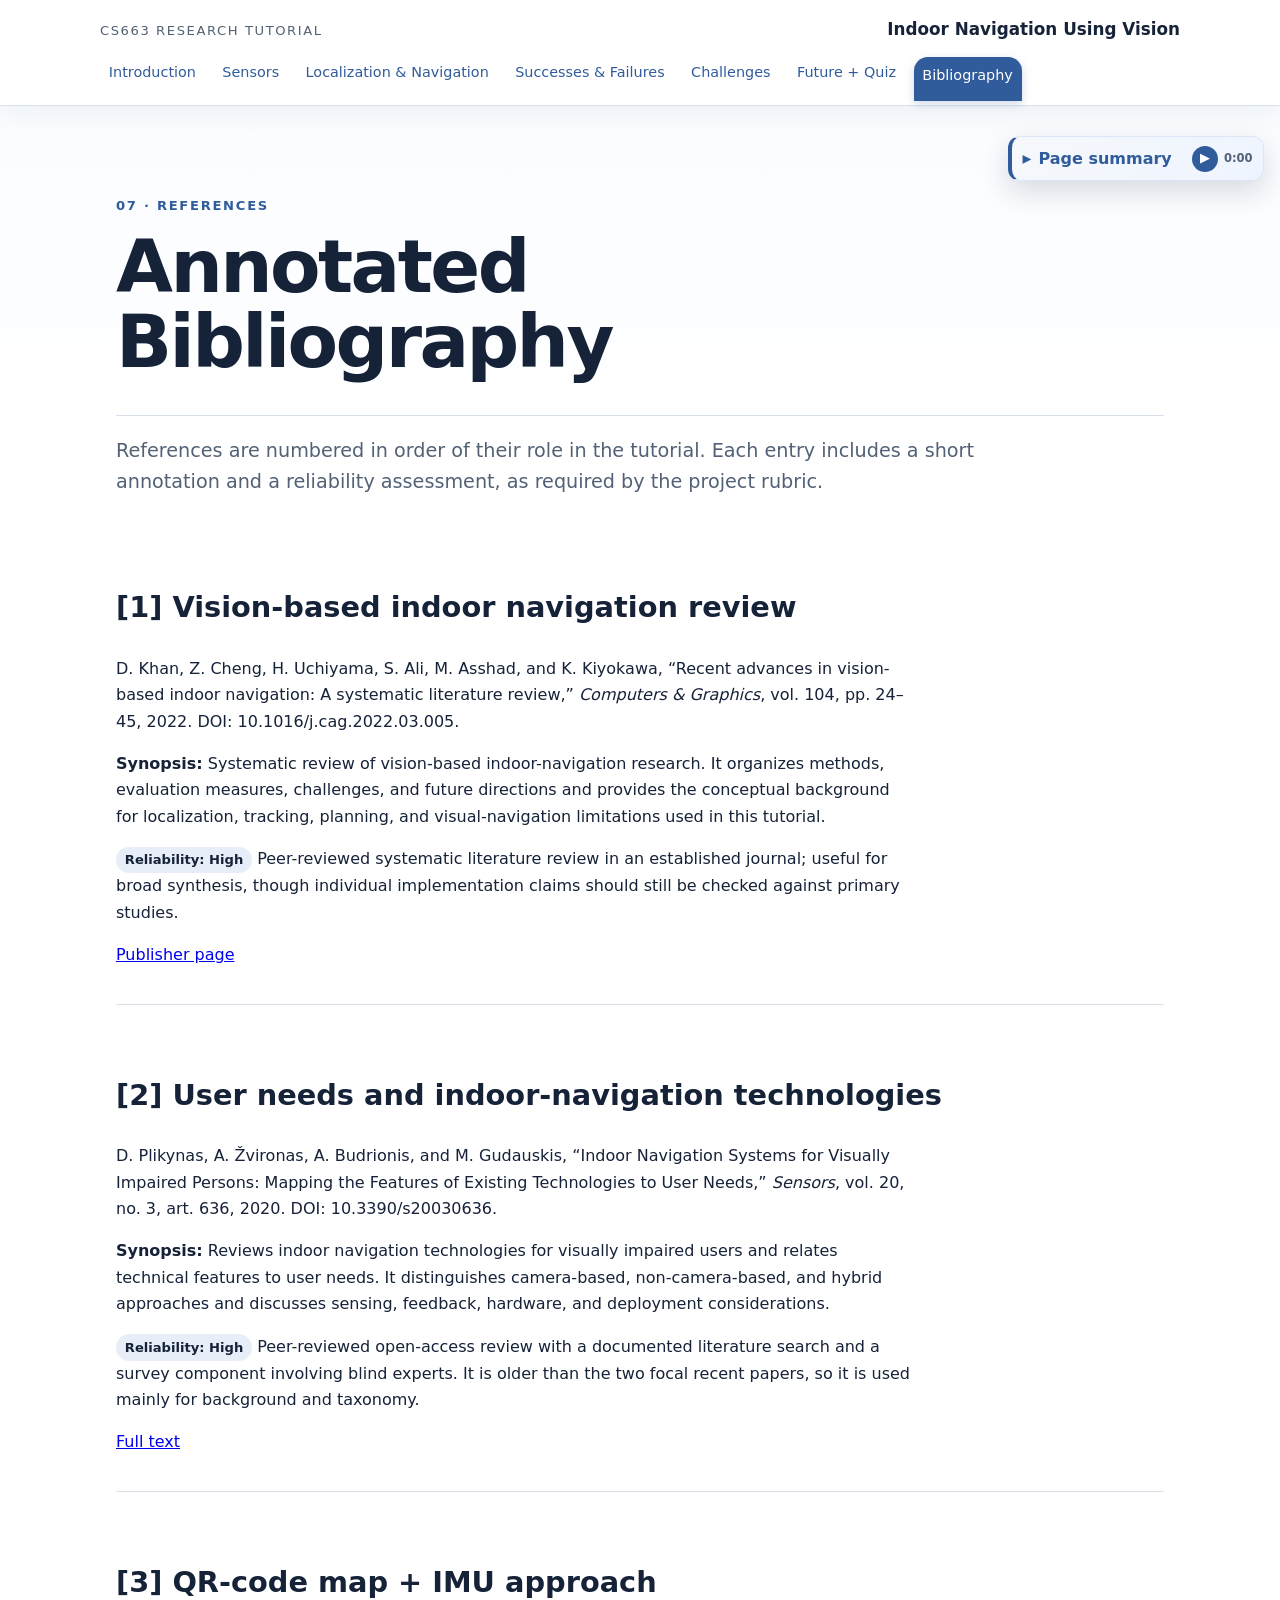
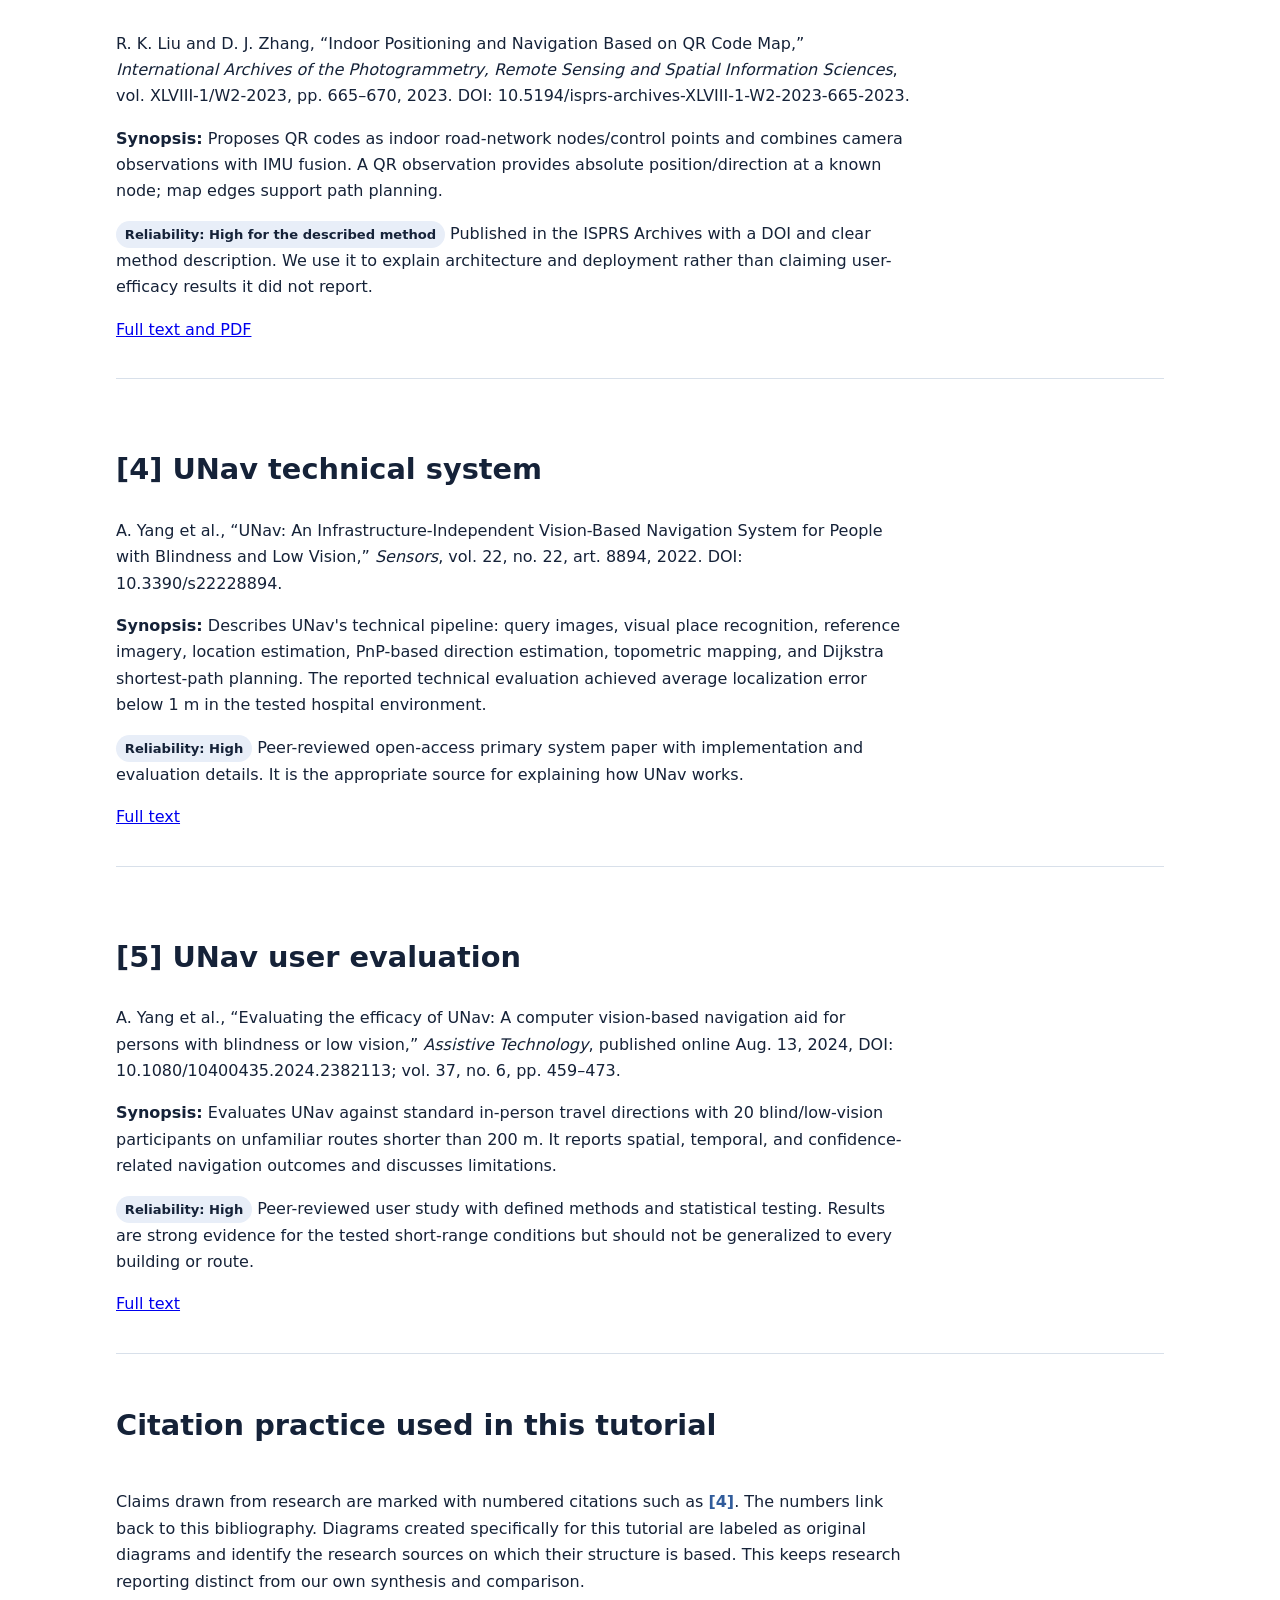
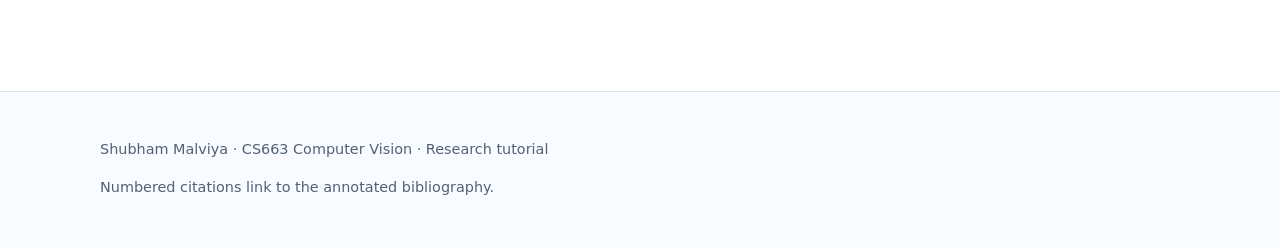
==== bibliography.html @ c4fcd646 "Improve tutorial presentation and quiz feedback" ====
<!doctype html><html lang="en"><head><meta charset="utf-8"><meta name="viewport" content="width=device-width,initial-scale=1"><title>Annotated Bibliography | Indoor Navigation Using Vision</title><link rel="stylesheet" href="css/style.css"><script src="js/audio.js?v=1" defer></script></head><body><header><div class="brand"><span>CS663 Research Tutorial</span><strong>Indoor Navigation Using Vision</strong></div><nav aria-label="Main navigation"><a href="index.html">Introduction</a><a href="sensors.html">Sensors</a><a href="navigation.html">Localization & Navigation</a><a href="results.html">Successes & Failures</a><a href="challenges.html">Challenges</a><a href="future.html">Future + Quiz</a><a href="bibliography.html" aria-current="page">Bibliography</a></nav></header><main><section class="hero"><p class="kicker">07 · References</p><h1>Annotated Bibliography</h1></section><details class="audio-box"><summary><span>Page summary</span><span class="audio-mini"><button class="audio-toggle" type="button" aria-label="Play narration">▶</button><span class="audio-time" aria-live="off">0:00</span></span></summary><audio controls preload="metadata"><source src="audio/bibliography.wav" type="audio/wav">Your browser does not support embedded audio.</audio></details>
<p class="lead">References are numbered in order of their role in the tutorial. Each entry includes a short annotation and a reliability assessment, as required by the project rubric.</p>
<div class="ref" id="ref1"><h2>[1] Vision-based indoor navigation review</h2><p>D. Khan, Z. Cheng, H. Uchiyama, S. Ali, M. Asshad, and K. Kiyokawa, “Recent advances in vision-based indoor navigation: A systematic literature review,” <em>Computers &amp; Graphics</em>, vol. 104, pp. 24–45, 2022. DOI: 10.1016/j.cag.2022.03.005.</p><p><strong>Synopsis:</strong> Systematic review of vision-based indoor-navigation research. It organizes methods, evaluation measures, challenges, and future directions and provides the conceptual background for localization, tracking, planning, and visual-navigation limitations used in this tutorial.</p><p><span class="rating">Reliability: High</span> Peer-reviewed systematic literature review in an established journal; useful for broad synthesis, though individual implementation claims should still be checked against primary studies.</p><p><a href="https://www.sciencedirect.com/science/article/pii/S0097849322000371">Publisher page</a></p></div>
<div class="ref" id="ref2"><h2>[2] User needs and indoor-navigation technologies</h2><p>D. Plikynas, A. Žvironas, A. Budrionis, and M. Gudauskis, “Indoor Navigation Systems for Visually Impaired Persons: Mapping the Features of Existing Technologies to User Needs,” <em>Sensors</em>, vol. 20, no. 3, art. 636, 2020. DOI: 10.3390/s20030636.</p><p><strong>Synopsis:</strong> Reviews indoor navigation technologies for visually impaired users and relates technical features to user needs. It distinguishes camera-based, non-camera-based, and hybrid approaches and discusses sensing, feedback, hardware, and deployment considerations.</p><p><span class="rating">Reliability: High</span> Peer-reviewed open-access review with a documented literature search and a survey component involving blind experts. It is older than the two focal recent papers, so it is used mainly for background and taxonomy.</p><p><a href="https://pmc.ncbi.nlm.nih.gov/articles/PMC7038337/">Full text</a></p></div>
<div class="ref" id="ref3"><h2>[3] QR-code map + IMU approach</h2><p>R. K. Liu and D. J. Zhang, “Indoor Positioning and Navigation Based on QR Code Map,” <em>International Archives of the Photogrammetry, Remote Sensing and Spatial Information Sciences</em>, vol. XLVIII-1/W2-2023, pp. 665–670, 2023. DOI: 10.5194/isprs-archives-XLVIII-1-W2-2023-665-2023.</p><p><strong>Synopsis:</strong> Proposes QR codes as indoor road-network nodes/control points and combines camera observations with IMU fusion. A QR observation provides absolute position/direction at a known node; map edges support path planning.</p><p><span class="rating">Reliability: High for the described method</span> Published in the ISPRS Archives with a DOI and clear method description. We use it to explain architecture and deployment rather than claiming user-efficacy results it did not report.</p><p><a href="https://isprs-archives.copernicus.org/articles/XLVIII-1-W2-2023/665/2023/">Full text and PDF</a></p></div>
<div class="ref" id="ref4"><h2>[4] UNav technical system</h2><p>A. Yang et al., “UNav: An Infrastructure-Independent Vision-Based Navigation System for People with Blindness and Low Vision,” <em>Sensors</em>, vol. 22, no. 22, art. 8894, 2022. DOI: 10.3390/s22228894.</p><p><strong>Synopsis:</strong> Describes UNav's technical pipeline: query images, visual place recognition, reference imagery, location estimation, PnP-based direction estimation, topometric mapping, and Dijkstra shortest-path planning. The reported technical evaluation achieved average localization error below 1 m in the tested hospital environment.</p><p><span class="rating">Reliability: High</span> Peer-reviewed open-access primary system paper with implementation and evaluation details. It is the appropriate source for explaining how UNav works.</p><p><a href="https://pmc.ncbi.nlm.nih.gov/articles/PMC9696753/">Full text</a></p></div>
<div class="ref" id="ref5"><h2>[5] UNav user evaluation</h2><p>A. Yang et al., “Evaluating the efficacy of UNav: A computer vision-based navigation aid for persons with blindness or low vision,” <em>Assistive Technology</em>, published online Aug. 13, 2024, DOI: 10.1080/10400435.2024.2382113; vol. 37, no. 6, pp. 459–473.</p><p><strong>Synopsis:</strong> Evaluates UNav against standard in-person travel directions with 20 blind/low-vision participants on unfamiliar routes shorter than 200 m. It reports spatial, temporal, and confidence-related navigation outcomes and discusses limitations.</p><p><span class="rating">Reliability: High</span> Peer-reviewed user study with defined methods and statistical testing. Results are strong evidence for the tested short-range conditions but should not be generalized to every building or route.</p><p><a href="https://pmc.ncbi.nlm.nih.gov/articles/PMC11822047/">Full text</a></p></div>
<h2>Citation practice used in this tutorial</h2><p>Claims drawn from research are marked with numbered citations such as <a class="cite" href="bibliography.html#ref4" aria-label="Reference 4">[4]</a>. The numbers link back to this bibliography. Diagrams created specifically for this tutorial are labeled as original diagrams and identify the research sources on which their structure is based. This keeps research reporting distinct from our own synthesis and comparison.</p>
</main><footer><p>Shubham Malviya · CS663 Computer Vision · Research tutorial</p><p>Numbered citations link to the annotated bibliography.</p></footer></body></html>
---- css/style.css ----
:root{--ink:#152238;--muted:#526175;--line:#d8e0ea;--panel:#f6f8fb;--accent:#315c9b;--warm:#8b6b2e;--max:1080px}*{box-sizing:border-box}body{margin:0;font-family:Inter,system-ui,-apple-system,BlinkMacSystemFont,"Segoe UI",sans-serif;color:var(--ink);line-height:1.65;background:#fff}header{border-bottom:1px solid var(--line);padding:1rem max(1rem,calc((100% - var(--max))/2));position:sticky;top:0;background:rgba(255,255,255,.97);z-index:10}.brand{display:flex;justify-content:space-between;gap:1rem;align-items:baseline}.brand span{font-size:.82rem;text-transform:uppercase;letter-spacing:.12em;color:var(--muted)}nav{display:flex;gap:.75rem;flex-wrap:wrap;margin-top:.8rem}nav a{color:var(--accent);text-decoration:none;font-size:.9rem}nav a:hover,nav a:focus{text-decoration:underline}main{max-width:var(--max);margin:auto;padding:2.5rem 1rem 5rem}.hero{padding:2.2rem 0 1.2rem;border-bottom:1px solid var(--line)}.hero h1{font-size:clamp(2.2rem,6vw,4.6rem);line-height:1.02;margin:.2rem 0 1rem;max-width:900px}.kicker{text-transform:uppercase;letter-spacing:.13em;font-size:.82rem;color:var(--accent);font-weight:700}h2{font-size:1.8rem;margin-top:3rem}h3{font-size:1.25rem;margin-top:2rem}p{max-width:78ch}.lead{font-size:1.2rem;color:var(--muted)}.cite{font-weight:700;color:var(--accent);text-decoration:none}.audio-box,.callout{margin:1.5rem 0;padding:1rem 1.2rem;background:var(--panel);border-left:4px solid var(--accent);border-radius:8px}.audio-box audio{width:min(520px,100%)}figure{margin:2rem 0;padding:1rem;border:1px solid var(--line);border-radius:14px;background:#fff}figure img{display:block;width:100%;height:auto}figcaption{font-size:.9rem;color:var(--muted);margin-top:.75rem}.grid{display:grid;grid-template-columns:repeat(2,minmax(0,1fr));gap:1rem}.card{padding:1.2rem;border:1px solid var(--line);border-radius:12px;background:var(--panel)}table{border-collapse:collapse;width:100%;margin:1.5rem 0;font-size:.95rem}th,td{border:1px solid var(--line);padding:.75rem;vertical-align:top}th{text-align:left;background:var(--panel)}pre{background:#101827;color:#f7fafc;padding:1.2rem;border-radius:10px;overflow:auto}code{font-family:"SFMono-Regular",Consolas,monospace}.quiz{margin-top:2rem}.question{border:1px solid var(--line);padding:1.2rem;border-radius:12px;margin:1rem 0}.question label{display:block;margin:.45rem 0}.feedback{font-weight:700;margin-top:.6rem}.ref{padding:1.2rem 0;border-bottom:1px solid var(--line)}.rating{display:inline-block;padding:.15rem .55rem;border-radius:999px;background:#e8eef8;font-size:.82rem;font-weight:700}footer{border-top:1px solid var(--line);padding:2rem max(1rem,calc((100% - var(--max))/2));color:var(--muted);font-size:.9rem}@media(max-width:720px){.grid{grid-template-columns:1fr}.brand{display:block}.hero h1{font-size:2.5rem}header{position:static}table{font-size:.82rem}}

.research-link{margin:1.25rem 0;padding:1rem 1.2rem;border:1px dashed var(--accent);border-radius:10px;background:#f9fbff}.research-link a{color:var(--accent);font-weight:700}.research-link a:hover{text-decoration:none}

:root{--accent-dark:#1f3d6d}html{scroll-behavior:smooth}body{background:linear-gradient(180deg,#f8fbff 0,#fff 28rem)}header{background:rgba(255,255,255,.94);backdrop-filter:blur(12px);box-shadow:0 8px 24px rgba(21,34,56,.05)}.brand strong{font-size:1.05rem}nav{gap:.55rem}nav a{padding:.28rem .55rem;border-radius:999px}nav a:hover,nav a:focus{color:#fff;background:var(--accent);text-decoration:none}.hero h1{letter-spacing:-.035em}.cite:hover,.cite:focus{text-decoration:underline}.audio-box,.callout{background:linear-gradient(135deg,#f6f8fb,#eef4ff);border:1px solid #dbe6f6;border-left:4px solid var(--accent);border-radius:12px}figure{box-shadow:0 12px 30px rgba(21,34,56,.06)}.card{background:linear-gradient(145deg,#fff,#f5f8fc);box-shadow:0 8px 22px rgba(21,34,56,.05)}table{display:block;overflow-x:auto}th,td{min-width:9rem}footer{background:#f8fbff}

main{display:flex;flex-direction:column}
main>.audio-box{order:99}
nav a[aria-current="page"]{color:#fff;background:var(--accent);border-radius:14px 14px 0 0;padding-top:.45rem;padding-bottom:.75rem;margin-bottom:-.75rem;box-shadow:0 3px 10px rgba(49,92,155,.22)}

main>.audio-box{position:fixed;top:8.5rem;right:1rem;width:min(20vw,280px);min-width:180px;margin:0;padding:.45rem .65rem;z-index:20;box-shadow:0 10px 28px rgba(21,34,56,.16)}
main>.audio-box summary{cursor:pointer;font-weight:700;color:var(--accent);list-style:none;display:flex;align-items:center;gap:.45rem}
main>.audio-box summary::-webkit-details-marker{display:none}
main>.audio-box summary::before{content:"▸";font-size:1.1rem}
main>.audio-box[open] summary::before{content:"▾"}
main>.audio-box p{font-size:.78rem;line-height:1.35;margin:.55rem 0}
main>.audio-box audio{width:100%;height:34px}
main>.audio-box .audio-mini{display:inline-flex;align-items:center;gap:.35rem;margin-left:auto}
main>.audio-box .audio-toggle{border:0;border-radius:50%;width:1.65rem;height:1.65rem;background:var(--accent);color:#fff;cursor:pointer;font-size:.8rem;line-height:1}
main>.audio-box .audio-time{font-size:.72rem;color:var(--muted);font-variant-numeric:tabular-nums}
@media(max-width:720px){main>.audio-box{right:.65rem;width:min(48vw,240px);min-width:0;top:7.5rem}}
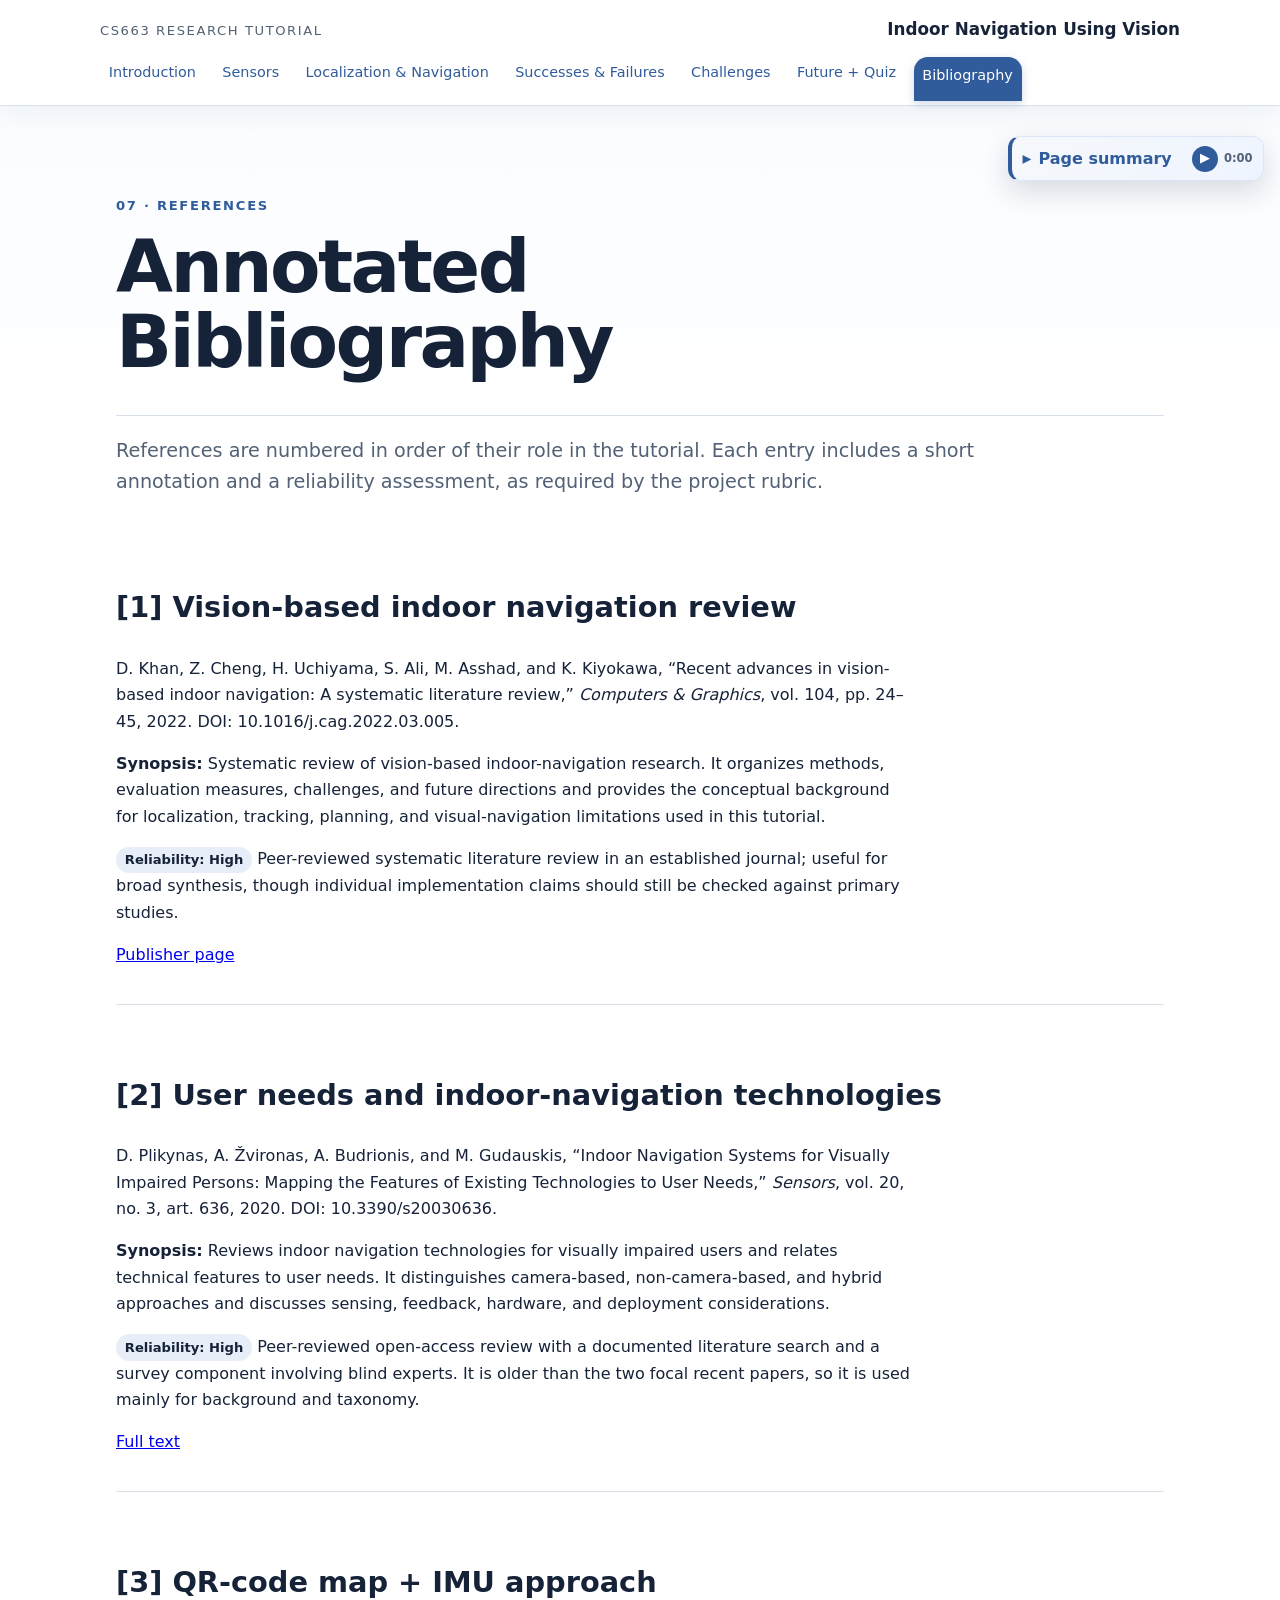
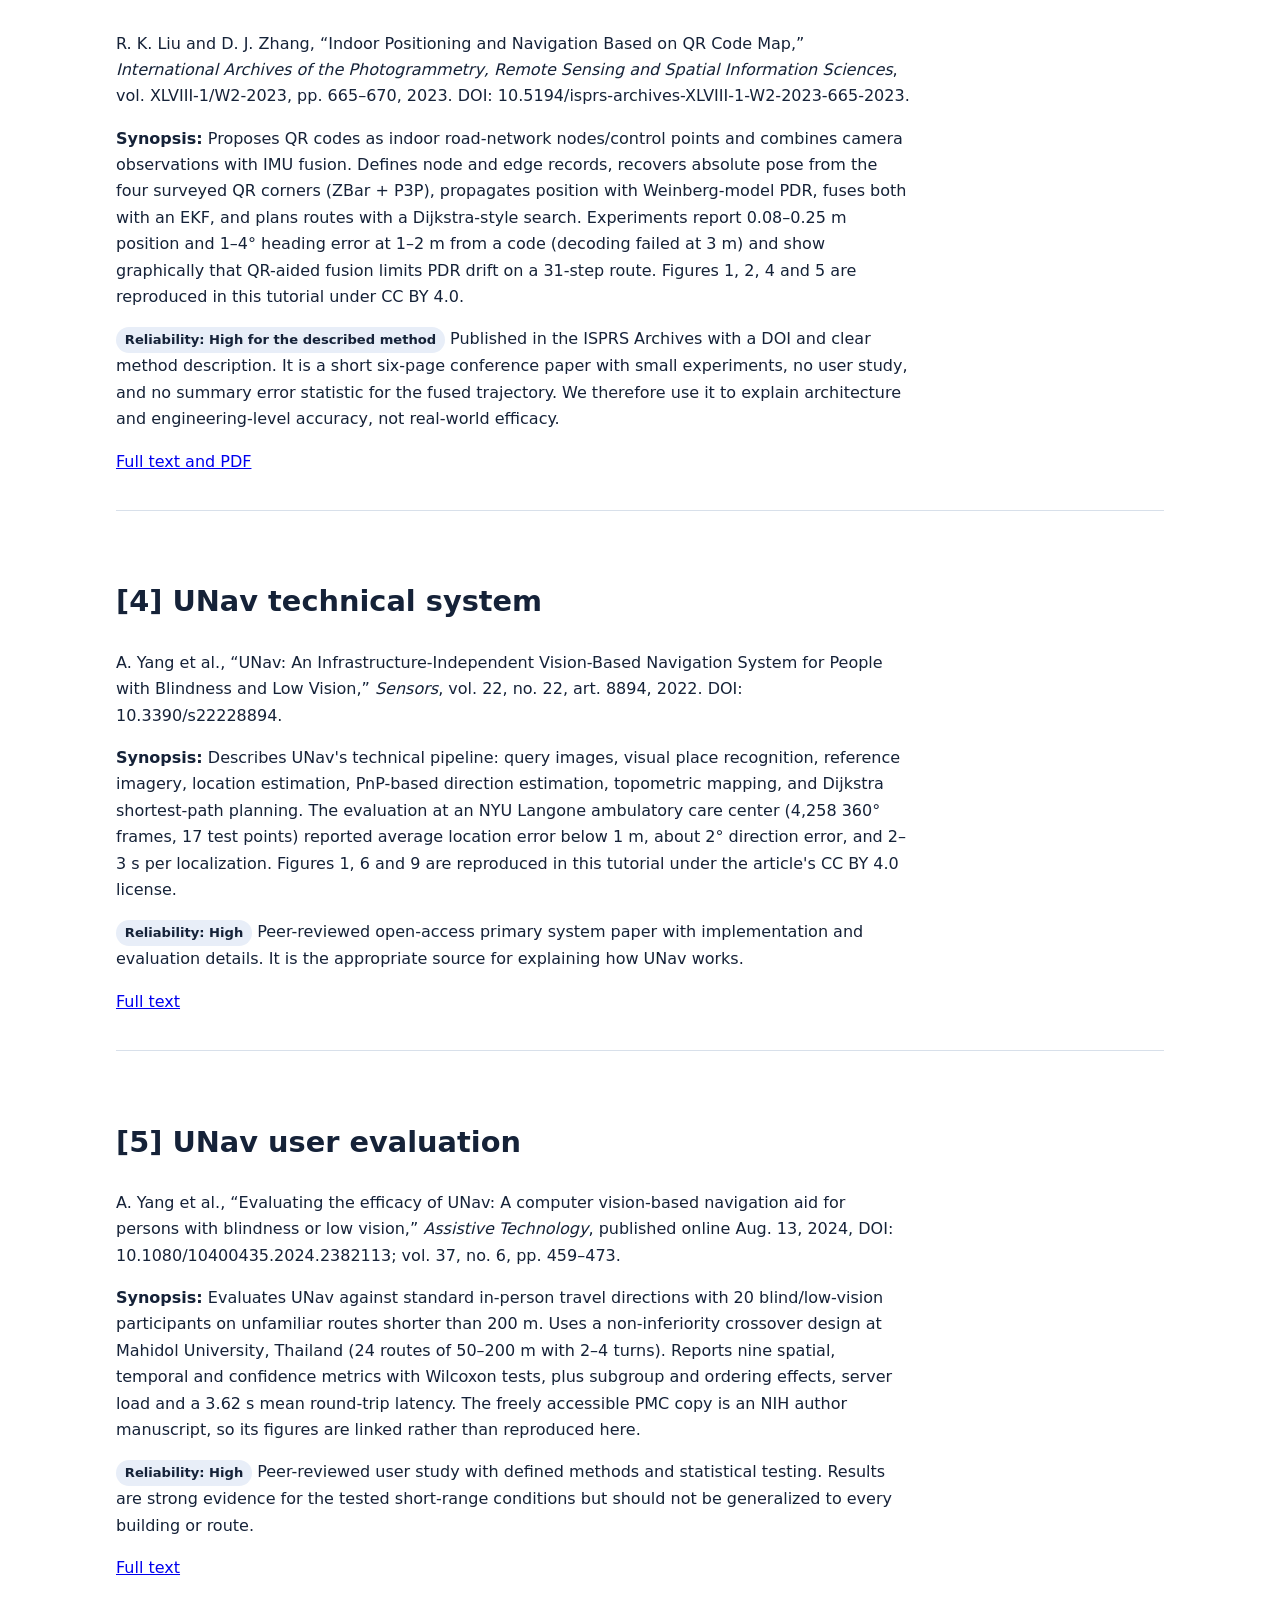
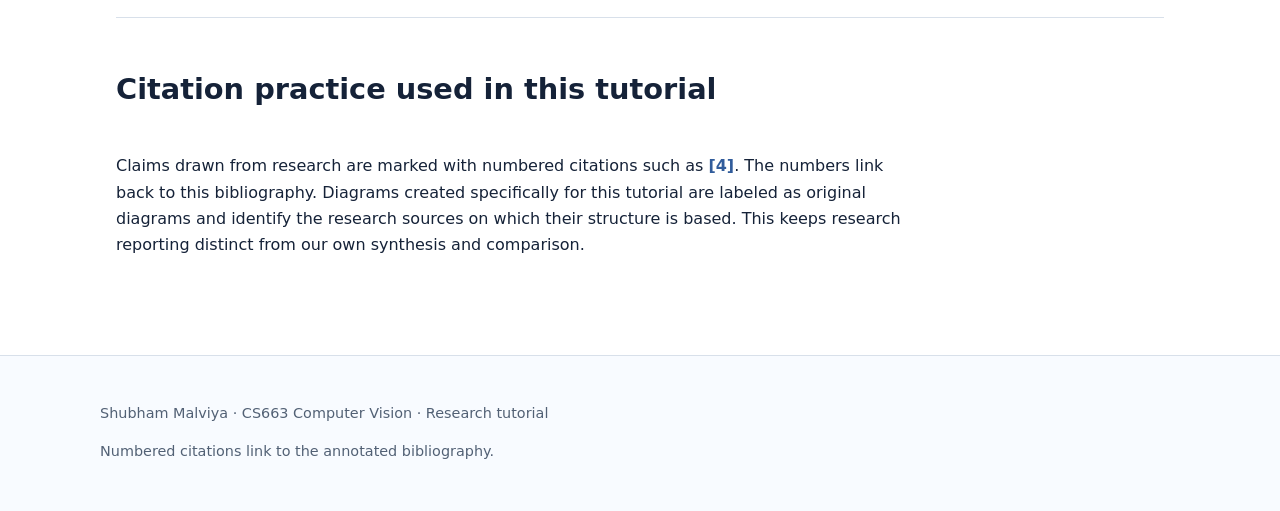
==== commit 7f2052bc: "V3 research pass: verified facts, CC BY research figures, deeper technical detail, SVG fix Co-Author" ====
--- a/bibliography.html
+++ b/bibliography.html
@@ -2,8 +2,8 @@
 <p class="lead">References are numbered in order of their role in the tutorial. Each entry includes a short annotation and a reliability assessment, as required by the project rubric.</p>
 <div class="ref" id="ref1"><h2>[1] Vision-based indoor navigation review</h2><p>D. Khan, Z. Cheng, H. Uchiyama, S. Ali, M. Asshad, and K. Kiyokawa, “Recent advances in vision-based indoor navigation: A systematic literature review,” <em>Computers &amp; Graphics</em>, vol. 104, pp. 24–45, 2022. DOI: 10.1016/j.cag.2022.03.005.</p><p><strong>Synopsis:</strong> Systematic review of vision-based indoor-navigation research. It organizes methods, evaluation measures, challenges, and future directions and provides the conceptual background for localization, tracking, planning, and visual-navigation limitations used in this tutorial.</p><p><span class="rating">Reliability: High</span> Peer-reviewed systematic literature review in an established journal; useful for broad synthesis, though individual implementation claims should still be checked against primary studies.</p><p><a href="https://www.sciencedirect.com/science/article/pii/S0097849322000371">Publisher page</a></p></div>
 <div class="ref" id="ref2"><h2>[2] User needs and indoor-navigation technologies</h2><p>D. Plikynas, A. Žvironas, A. Budrionis, and M. Gudauskis, “Indoor Navigation Systems for Visually Impaired Persons: Mapping the Features of Existing Technologies to User Needs,” <em>Sensors</em>, vol. 20, no. 3, art. 636, 2020. DOI: 10.3390/s20030636.</p><p><strong>Synopsis:</strong> Reviews indoor navigation technologies for visually impaired users and relates technical features to user needs. It distinguishes camera-based, non-camera-based, and hybrid approaches and discusses sensing, feedback, hardware, and deployment considerations.</p><p><span class="rating">Reliability: High</span> Peer-reviewed open-access review with a documented literature search and a survey component involving blind experts. It is older than the two focal recent papers, so it is used mainly for background and taxonomy.</p><p><a href="https://pmc.ncbi.nlm.nih.gov/articles/PMC7038337/">Full text</a></p></div>
-<div class="ref" id="ref3"><h2>[3] QR-code map + IMU approach</h2><p>R. K. Liu and D. J. Zhang, “Indoor Positioning and Navigation Based on QR Code Map,” <em>International Archives of the Photogrammetry, Remote Sensing and Spatial Information Sciences</em>, vol. XLVIII-1/W2-2023, pp. 665–670, 2023. DOI: 10.5194/isprs-archives-XLVIII-1-W2-2023-665-2023.</p><p><strong>Synopsis:</strong> Proposes QR codes as indoor road-network nodes/control points and combines camera observations with IMU fusion. A QR observation provides absolute position/direction at a known node; map edges support path planning.</p><p><span class="rating">Reliability: High for the described method</span> Published in the ISPRS Archives with a DOI and clear method description. We use it to explain architecture and deployment rather than claiming user-efficacy results it did not report.</p><p><a href="https://isprs-archives.copernicus.org/articles/XLVIII-1-W2-2023/665/2023/">Full text and PDF</a></p></div>
-<div class="ref" id="ref4"><h2>[4] UNav technical system</h2><p>A. Yang et al., “UNav: An Infrastructure-Independent Vision-Based Navigation System for People with Blindness and Low Vision,” <em>Sensors</em>, vol. 22, no. 22, art. 8894, 2022. DOI: 10.3390/s22228894.</p><p><strong>Synopsis:</strong> Describes UNav's technical pipeline: query images, visual place recognition, reference imagery, location estimation, PnP-based direction estimation, topometric mapping, and Dijkstra shortest-path planning. The reported technical evaluation achieved average localization error below 1 m in the tested hospital environment.</p><p><span class="rating">Reliability: High</span> Peer-reviewed open-access primary system paper with implementation and evaluation details. It is the appropriate source for explaining how UNav works.</p><p><a href="https://pmc.ncbi.nlm.nih.gov/articles/PMC9696753/">Full text</a></p></div>
-<div class="ref" id="ref5"><h2>[5] UNav user evaluation</h2><p>A. Yang et al., “Evaluating the efficacy of UNav: A computer vision-based navigation aid for persons with blindness or low vision,” <em>Assistive Technology</em>, published online Aug. 13, 2024, DOI: 10.1080/10400435.2024.2382113; vol. 37, no. 6, pp. 459–473.</p><p><strong>Synopsis:</strong> Evaluates UNav against standard in-person travel directions with 20 blind/low-vision participants on unfamiliar routes shorter than 200 m. It reports spatial, temporal, and confidence-related navigation outcomes and discusses limitations.</p><p><span class="rating">Reliability: High</span> Peer-reviewed user study with defined methods and statistical testing. Results are strong evidence for the tested short-range conditions but should not be generalized to every building or route.</p><p><a href="https://pmc.ncbi.nlm.nih.gov/articles/PMC11822047/">Full text</a></p></div>
+<div class="ref" id="ref3"><h2>[3] QR-code map + IMU approach</h2><p>R. K. Liu and D. J. Zhang, “Indoor Positioning and Navigation Based on QR Code Map,” <em>International Archives of the Photogrammetry, Remote Sensing and Spatial Information Sciences</em>, vol. XLVIII-1/W2-2023, pp. 665–670, 2023. DOI: 10.5194/isprs-archives-XLVIII-1-W2-2023-665-2023.</p><p><strong>Synopsis:</strong> Proposes QR codes as indoor road-network nodes/control points and combines camera observations with IMU fusion. Defines node and edge records, recovers absolute pose from the four surveyed QR corners (ZBar + P3P), propagates position with Weinberg-model PDR, fuses both with an EKF, and plans routes with a Dijkstra-style search. Experiments report 0.08–0.25 m position and 1–4° heading error at 1–2 m from a code (decoding failed at 3 m) and show graphically that QR-aided fusion limits PDR drift on a 31-step route. Figures 1, 2, 4 and 5 are reproduced in this tutorial under CC BY 4.0.</p><p><span class="rating">Reliability: High for the described method</span> Published in the ISPRS Archives with a DOI and clear method description. It is a short six-page conference paper with small experiments, no user study, and no summary error statistic for the fused trajectory. We therefore use it to explain architecture and engineering-level accuracy, not real-world efficacy.</p><p><a href="https://isprs-archives.copernicus.org/articles/XLVIII-1-W2-2023/665/2023/">Full text and PDF</a></p></div>
+<div class="ref" id="ref4"><h2>[4] UNav technical system</h2><p>A. Yang et al., “UNav: An Infrastructure-Independent Vision-Based Navigation System for People with Blindness and Low Vision,” <em>Sensors</em>, vol. 22, no. 22, art. 8894, 2022. DOI: 10.3390/s22228894.</p><p><strong>Synopsis:</strong> Describes UNav's technical pipeline: query images, visual place recognition, reference imagery, location estimation, PnP-based direction estimation, topometric mapping, and Dijkstra shortest-path planning. The evaluation at an NYU Langone ambulatory care center (4,258 360° frames, 17 test points) reported average location error below 1 m, about 2° direction error, and 2–3 s per localization. Figures 1, 6 and 9 are reproduced in this tutorial under the article's CC BY 4.0 license.</p><p><span class="rating">Reliability: High</span> Peer-reviewed open-access primary system paper with implementation and evaluation details. It is the appropriate source for explaining how UNav works.</p><p><a href="https://pmc.ncbi.nlm.nih.gov/articles/PMC9696753/">Full text</a></p></div>
+<div class="ref" id="ref5"><h2>[5] UNav user evaluation</h2><p>A. Yang et al., “Evaluating the efficacy of UNav: A computer vision-based navigation aid for persons with blindness or low vision,” <em>Assistive Technology</em>, published online Aug. 13, 2024, DOI: 10.1080/10400435.2024.2382113; vol. 37, no. 6, pp. 459–473.</p><p><strong>Synopsis:</strong> Evaluates UNav against standard in-person travel directions with 20 blind/low-vision participants on unfamiliar routes shorter than 200 m. Uses a non-inferiority crossover design at Mahidol University, Thailand (24 routes of 50–200 m with 2–4 turns). Reports nine spatial, temporal and confidence metrics with Wilcoxon tests, plus subgroup and ordering effects, server load and a 3.62 s mean round-trip latency. The freely accessible PMC copy is an NIH author manuscript, so its figures are linked rather than reproduced here.</p><p><span class="rating">Reliability: High</span> Peer-reviewed user study with defined methods and statistical testing. Results are strong evidence for the tested short-range conditions but should not be generalized to every building or route.</p><p><a href="https://pmc.ncbi.nlm.nih.gov/articles/PMC11822047/">Full text</a></p></div>
 <h2>Citation practice used in this tutorial</h2><p>Claims drawn from research are marked with numbered citations such as <a class="cite" href="bibliography.html#ref4" aria-label="Reference 4">[4]</a>. The numbers link back to this bibliography. Diagrams created specifically for this tutorial are labeled as original diagrams and identify the research sources on which their structure is based. This keeps research reporting distinct from our own synthesis and comparison.</p>
 </main><footer><p>Shubham Malviya · CS663 Computer Vision · Research tutorial</p><p>Numbered citations link to the annotated bibliography.</p></footer></body></html>
--- a/css/style.css
+++ b/css/style.css
@@ -20,3 +20,7 @@
 main>.audio-box .audio-toggle{border:0;border-radius:50%;width:1.65rem;height:1.65rem;background:var(--accent);color:#fff;cursor:pointer;font-size:.8rem;line-height:1}
 main>.audio-box .audio-time{font-size:.72rem;color:var(--muted);font-variant-numeric:tabular-nums}
 @media(max-width:720px){main>.audio-box{right:.65rem;width:min(48vw,240px);min-width:0;top:7.5rem}}
+
+.table-note{font-size:.88rem;color:var(--muted);margin-top:-.8rem}main ol,main ul{max-width:78ch}main li{margin:.35rem 0}h4{font-size:1.05rem;margin:1.6rem 0 .4rem;color:var(--accent-dark)}
+details.deep-dive{margin:1.4rem 0;border:1px solid var(--line);border-left:4px solid var(--warm);border-radius:10px;padding:.6rem 1rem;background:#fffdf8}details.deep-dive>summary{cursor:pointer;font-weight:700;color:var(--warm)}details.deep-dive[open]>summary{margin-bottom:.6rem}
+figure img.fig-small{max-width:560px;margin:0 auto}figure img.fig-medium{max-width:520px;margin:0 auto}
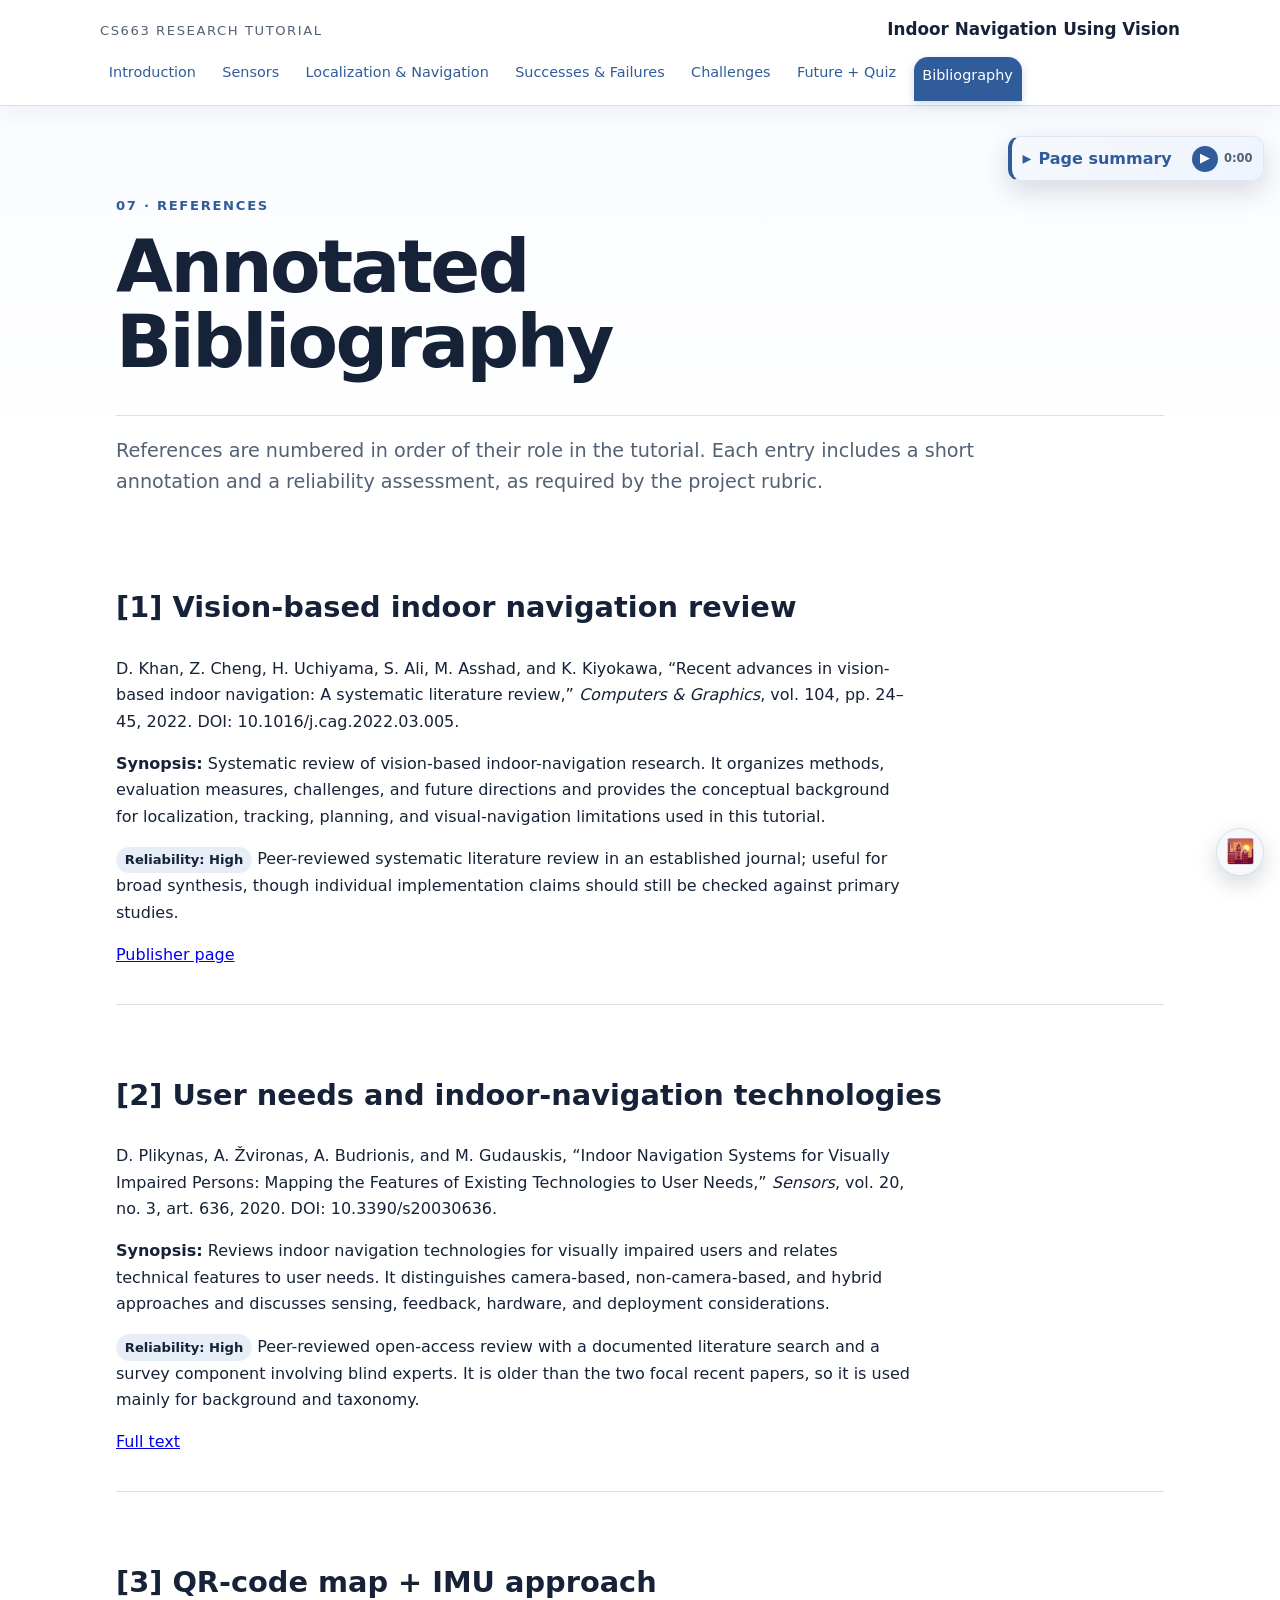
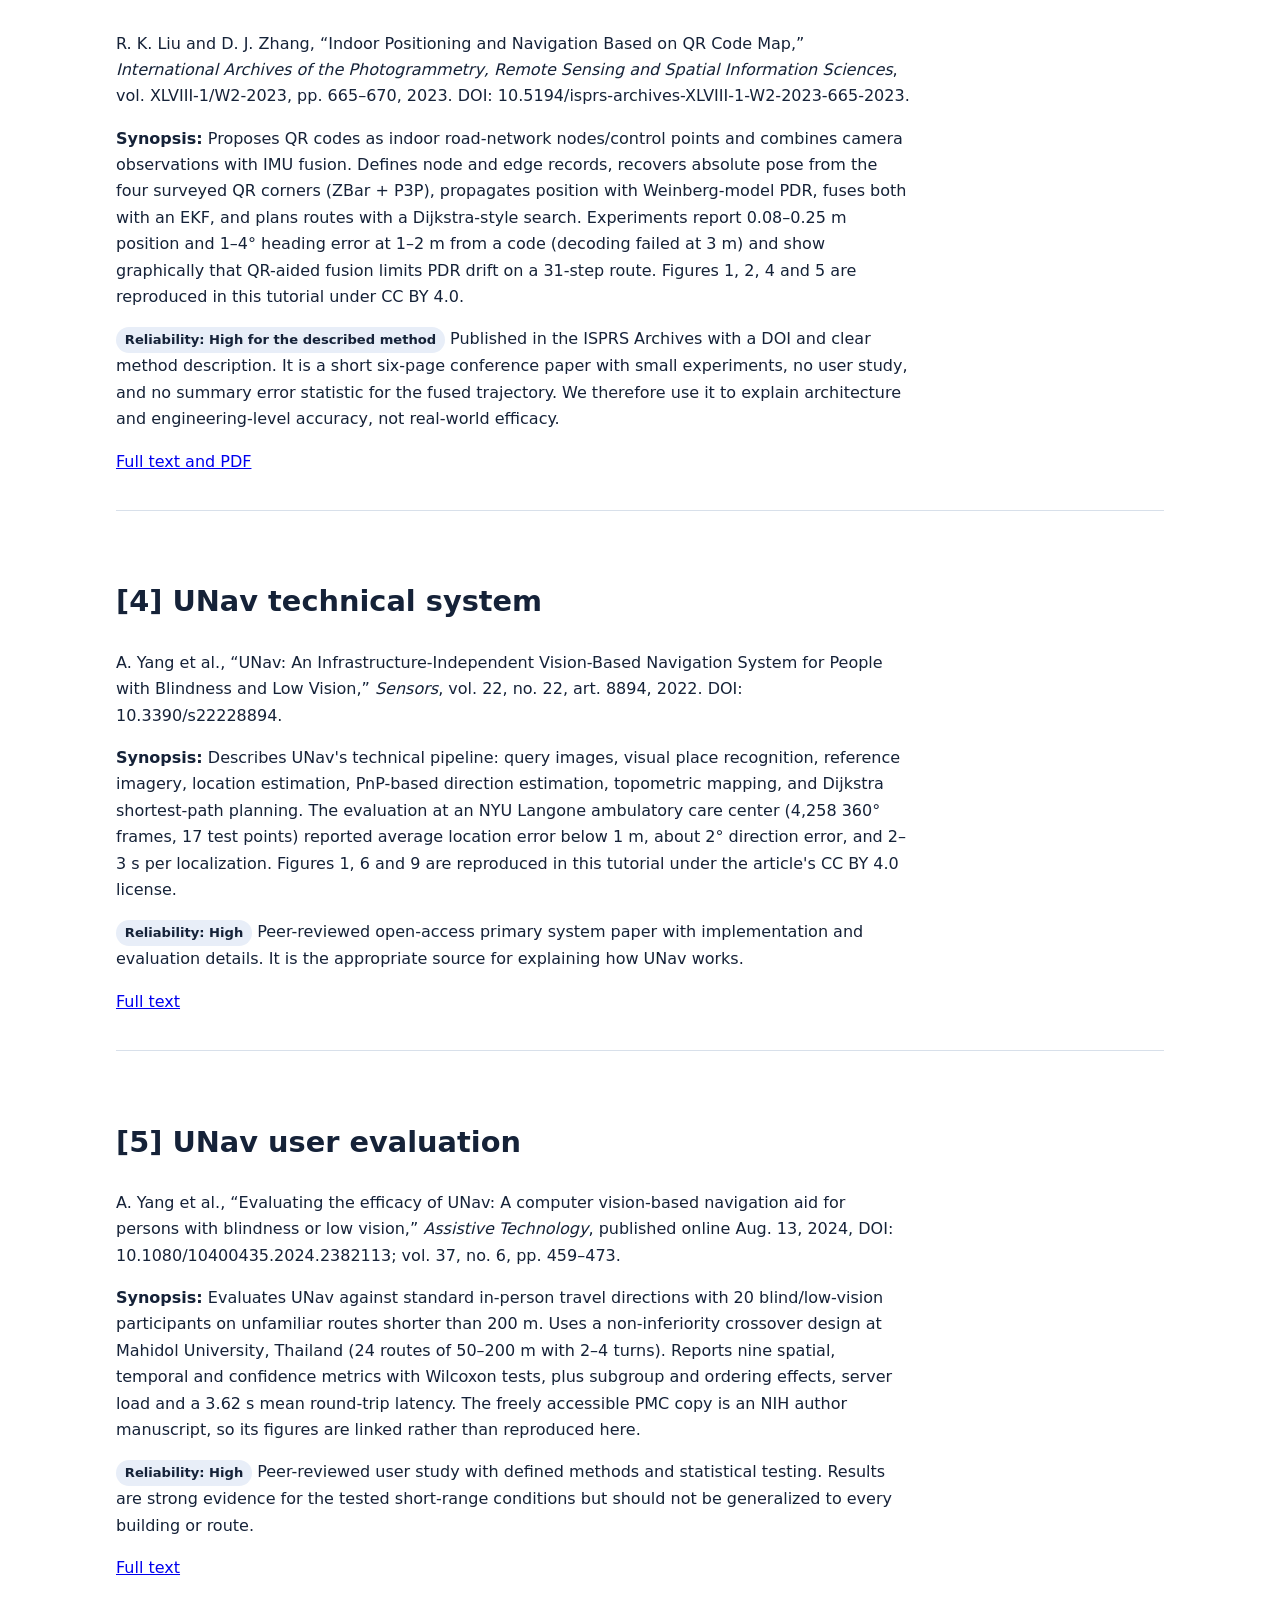
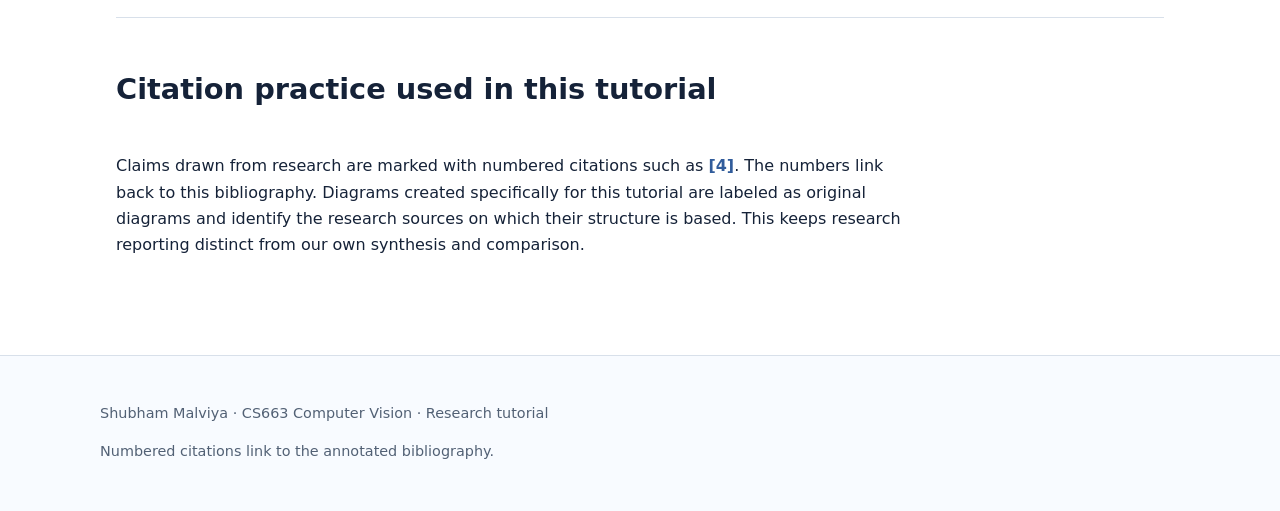
==== commit 975e8b99: "Natural-voice page summaries (MP3) and sunrise/sunset reading-theme toggle Co-Authored-By: Claude Op" ====
--- a/bibliography.html
+++ b/bibliography.html
@@ -1,4 +1,4 @@
-<!doctype html><html lang="en"><head><meta charset="utf-8"><meta name="viewport" content="width=device-width,initial-scale=1"><title>Annotated Bibliography | Indoor Navigation Using Vision</title><link rel="stylesheet" href="css/style.css"><script src="js/audio.js?v=1" defer></script></head><body><header><div class="brand"><span>CS663 Research Tutorial</span><strong>Indoor Navigation Using Vision</strong></div><nav aria-label="Main navigation"><a href="index.html">Introduction</a><a href="sensors.html">Sensors</a><a href="navigation.html">Localization & Navigation</a><a href="results.html">Successes & Failures</a><a href="challenges.html">Challenges</a><a href="future.html">Future + Quiz</a><a href="bibliography.html" aria-current="page">Bibliography</a></nav></header><main><section class="hero"><p class="kicker">07 · References</p><h1>Annotated Bibliography</h1></section><details class="audio-box"><summary><span>Page summary</span><span class="audio-mini"><button class="audio-toggle" type="button" aria-label="Play narration">▶</button><span class="audio-time" aria-live="off">0:00</span></span></summary><audio controls preload="metadata"><source src="audio/bibliography.wav" type="audio/wav">Your browser does not support embedded audio.</audio></details>
+<!doctype html><html lang="en"><head><meta charset="utf-8"><meta name="viewport" content="width=device-width,initial-scale=1"><title>Annotated Bibliography | Indoor Navigation Using Vision</title><link rel="stylesheet" href="css/style.css"><script src="js/theme.js"></script><script src="js/audio.js?v=1" defer></script></head><body><header><div class="brand"><span>CS663 Research Tutorial</span><strong>Indoor Navigation Using Vision</strong></div><nav aria-label="Main navigation"><a href="index.html">Introduction</a><a href="sensors.html">Sensors</a><a href="navigation.html">Localization & Navigation</a><a href="results.html">Successes & Failures</a><a href="challenges.html">Challenges</a><a href="future.html">Future + Quiz</a><a href="bibliography.html" aria-current="page">Bibliography</a></nav></header><main><section class="hero"><p class="kicker">07 · References</p><h1>Annotated Bibliography</h1></section><details class="audio-box"><summary><span>Page summary</span><span class="audio-mini"><button class="audio-toggle" type="button" aria-label="Play narration">▶</button><span class="audio-time" aria-live="off">0:00</span></span></summary><audio controls preload="metadata"><source src="audio/bibliography.mp3" type="audio/mpeg">Your browser does not support embedded audio.</audio></details>
 <p class="lead">References are numbered in order of their role in the tutorial. Each entry includes a short annotation and a reliability assessment, as required by the project rubric.</p>
 <div class="ref" id="ref1"><h2>[1] Vision-based indoor navigation review</h2><p>D. Khan, Z. Cheng, H. Uchiyama, S. Ali, M. Asshad, and K. Kiyokawa, “Recent advances in vision-based indoor navigation: A systematic literature review,” <em>Computers &amp; Graphics</em>, vol. 104, pp. 24–45, 2022. DOI: 10.1016/j.cag.2022.03.005.</p><p><strong>Synopsis:</strong> Systematic review of vision-based indoor-navigation research. It organizes methods, evaluation measures, challenges, and future directions and provides the conceptual background for localization, tracking, planning, and visual-navigation limitations used in this tutorial.</p><p><span class="rating">Reliability: High</span> Peer-reviewed systematic literature review in an established journal; useful for broad synthesis, though individual implementation claims should still be checked against primary studies.</p><p><a href="https://www.sciencedirect.com/science/article/pii/S0097849322000371">Publisher page</a></p></div>
 <div class="ref" id="ref2"><h2>[2] User needs and indoor-navigation technologies</h2><p>D. Plikynas, A. Žvironas, A. Budrionis, and M. Gudauskis, “Indoor Navigation Systems for Visually Impaired Persons: Mapping the Features of Existing Technologies to User Needs,” <em>Sensors</em>, vol. 20, no. 3, art. 636, 2020. DOI: 10.3390/s20030636.</p><p><strong>Synopsis:</strong> Reviews indoor navigation technologies for visually impaired users and relates technical features to user needs. It distinguishes camera-based, non-camera-based, and hybrid approaches and discusses sensing, feedback, hardware, and deployment considerations.</p><p><span class="rating">Reliability: High</span> Peer-reviewed open-access review with a documented literature search and a survey component involving blind experts. It is older than the two focal recent papers, so it is used mainly for background and taxonomy.</p><p><a href="https://pmc.ncbi.nlm.nih.gov/articles/PMC7038337/">Full text</a></p></div>
--- a/css/style.css
+++ b/css/style.css
@@ -24,3 +24,31 @@
 .table-note{font-size:.88rem;color:var(--muted);margin-top:-.8rem}main ol,main ul{max-width:78ch}main li{margin:.35rem 0}h4{font-size:1.05rem;margin:1.6rem 0 .4rem;color:var(--accent-dark)}
 details.deep-dive{margin:1.4rem 0;border:1px solid var(--line);border-left:4px solid var(--warm);border-radius:10px;padding:.6rem 1rem;background:#fffdf8}details.deep-dive>summary{cursor:pointer;font-weight:700;color:var(--warm)}details.deep-dive[open]>summary{margin-bottom:.6rem}
 figure img.fig-small{max-width:560px;margin:0 auto}figure img.fig-medium{max-width:520px;margin:0 auto}
+
+/* ---------- Sunrise / sunset reading theme ---------- */
+.theme-toggle{position:fixed;right:1rem;bottom:1.5rem;z-index:30;width:3rem;height:3rem;border-radius:50%;border:1px solid var(--line);background:var(--panel);font-size:1.45rem;line-height:1;cursor:pointer;box-shadow:0 8px 22px rgba(21,34,56,.18);transition:transform .2s}
+.theme-toggle:hover{transform:scale(1.08)}
+.theme-toggle:focus-visible{outline:3px solid var(--accent);outline-offset:3px}
+html{color-scheme:light}
+html[data-theme="dark"]{color-scheme:dark;--ink:#e3e8ef;--muted:#a7b2c2;--line:#2c3a4f;--panel:#172131;--accent:#8db3ea;--accent-dark:#b4cdf2;--warm:#d6b06a}
+html[data-theme="dark"] body{background:linear-gradient(180deg,#121a26 0,#0f1620 28rem);background-color:#0f1620}
+html[data-theme="dark"] header{background:rgba(15,22,32,.94);box-shadow:0 8px 24px rgba(0,0,0,.35)}
+html[data-theme="dark"] nav a:hover,html[data-theme="dark"] nav a:focus,html[data-theme="dark"] nav a[aria-current="page"]{color:#0f1620;background:var(--accent)}
+html[data-theme="dark"] .audio-box,html[data-theme="dark"] .callout{background:linear-gradient(135deg,#172131,#1a2638);border-color:#2c3a4f;border-left-color:var(--accent)}
+html[data-theme="dark"] figure{background:#172131;border-color:#2c3a4f;box-shadow:none}
+html[data-theme="dark"] figure img{background:#f4f6f9;border-radius:6px}
+html[data-theme="dark"] .card{background:#172131}
+html[data-theme="dark"] th{background:#1c283a}
+html[data-theme="dark"] pre{background:#0a0f17;border:1px solid #2c3a4f}
+html[data-theme="dark"] .research-link{background:#152030}
+html[data-theme="dark"] details.deep-dive{background:#1a1d1f;border-color:#3a3528;border-left-color:var(--warm)}
+html[data-theme="dark"] footer{background:#121a26}
+html[data-theme="dark"] .rating{background:#24324a;color:var(--ink)}
+html[data-theme="dark"] .quiz button{background:#172131}
+html[data-theme="dark"] .quiz button[type="submit"]{background:var(--accent);color:#0f1620}
+html[data-theme="dark"] .quiz .question label.answer-correct{background:#173826;color:#bfe8cf;border-color:#4fae7a}
+html[data-theme="dark"] .quiz .question label.answer-incorrect{background:#3d1d1f;color:#f3c4c4;border-color:#d06a6a}
+html[data-theme="dark"] .quiz .feedback-correct{color:#8fd6ac}
+html[data-theme="dark"] .quiz .feedback-incorrect{color:#f0a3a3}
+html[data-theme="dark"] main>.audio-box .audio-toggle{color:#0f1620;background:var(--accent)}
+@media(max-width:720px){.theme-toggle{right:.75rem;bottom:1rem;width:2.7rem;height:2.7rem;font-size:1.25rem}}
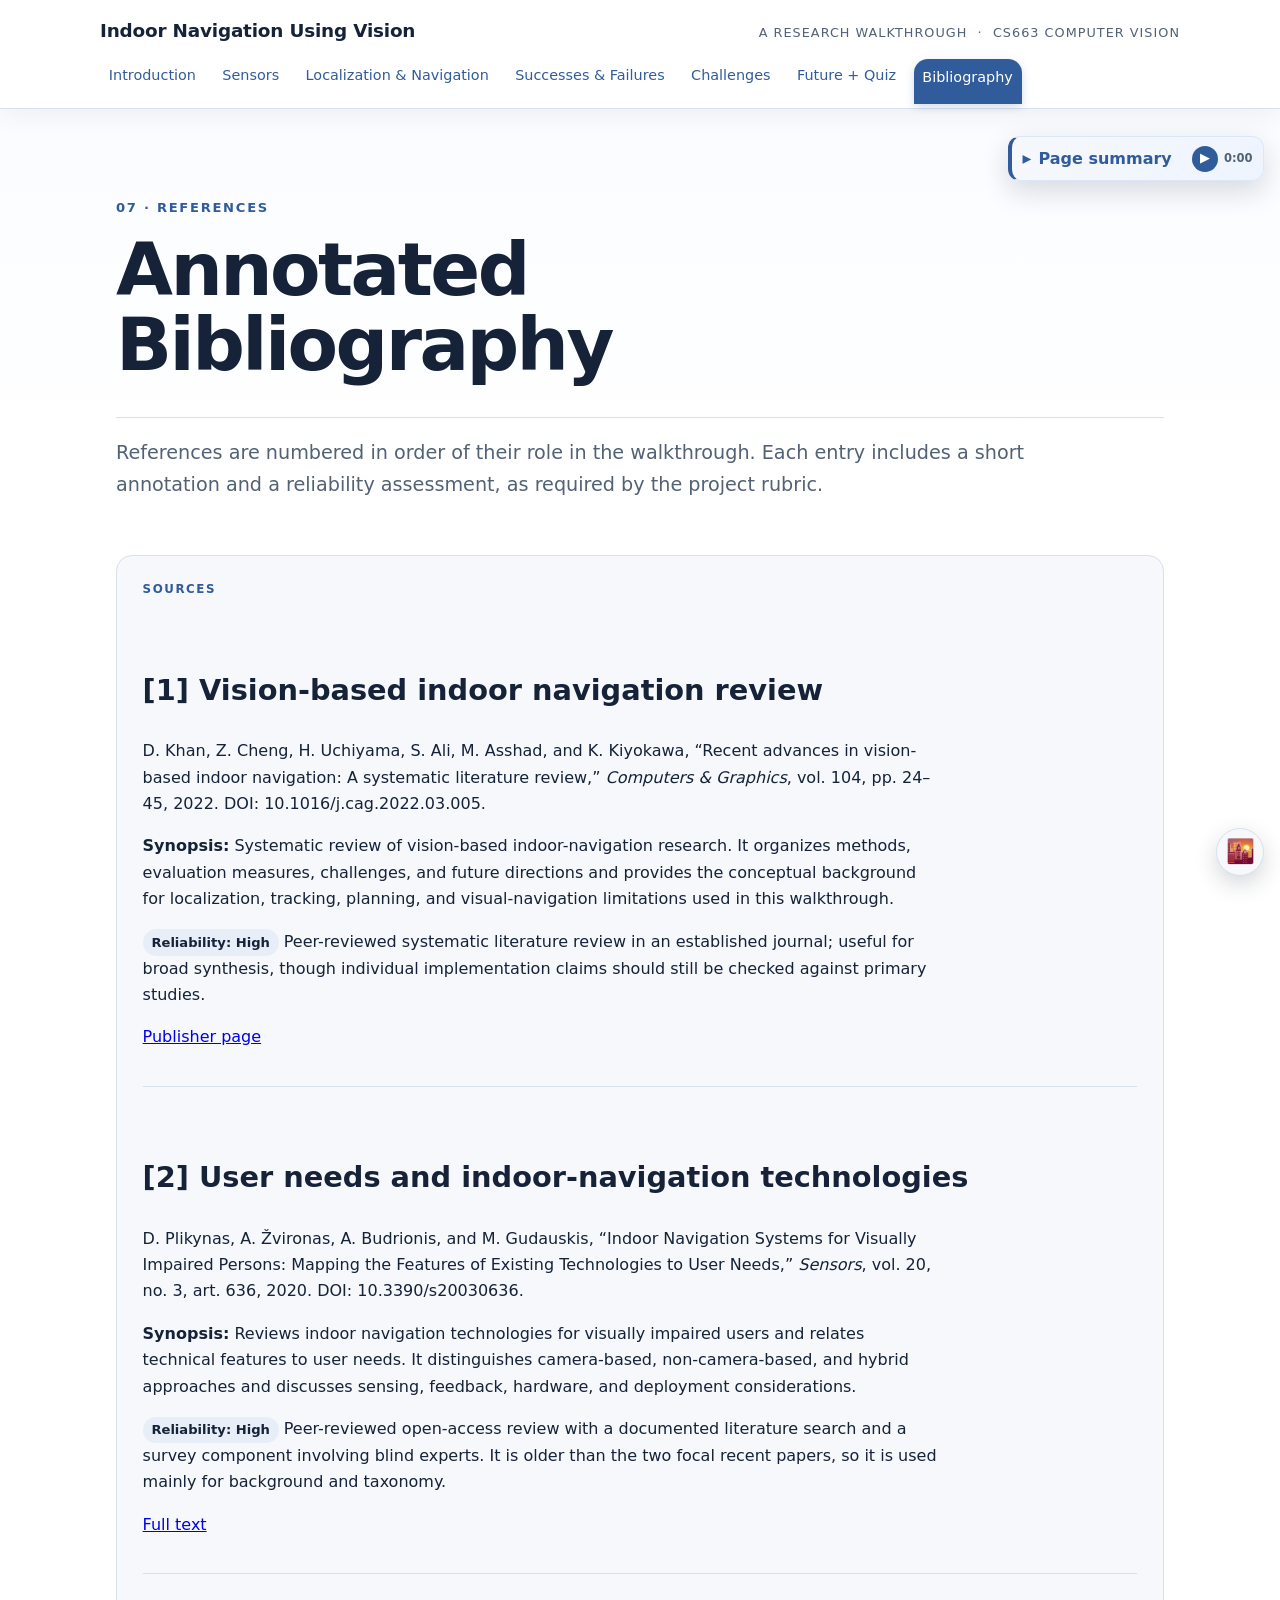
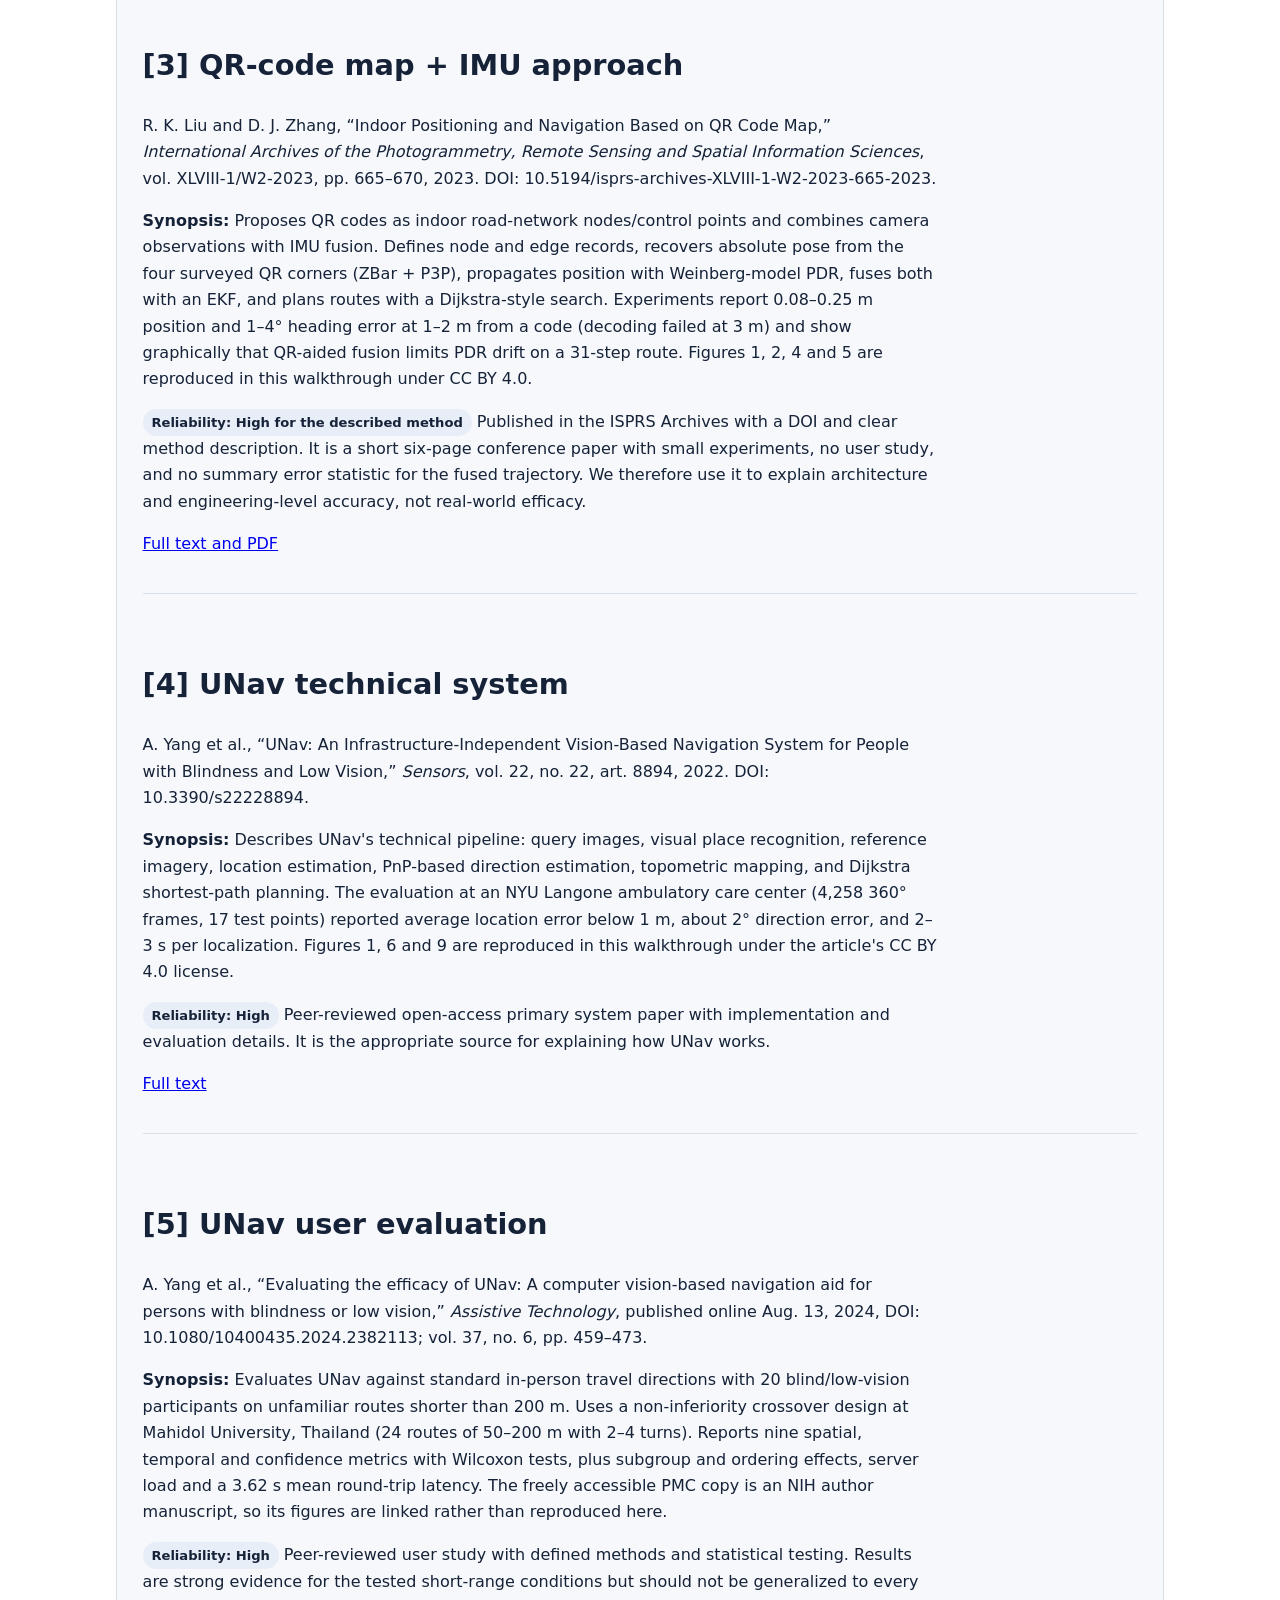
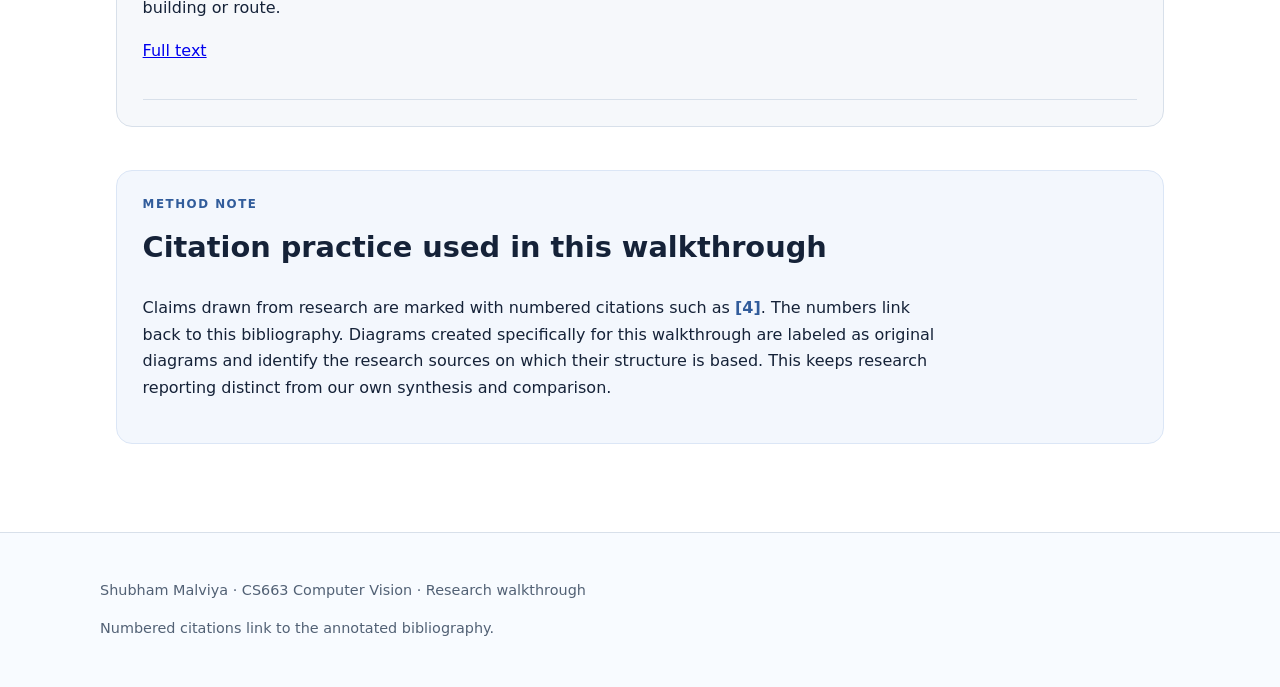
==== commit 15ba091d: "Rename to research walkthrough, new header brand, grouped content panels, mobile audio placement Co-" ====
--- a/bibliography.html
+++ b/bibliography.html
@@ -1,9 +1,13 @@
-<!doctype html><html lang="en"><head><meta charset="utf-8"><meta name="viewport" content="width=device-width,initial-scale=1"><title>Annotated Bibliography | Indoor Navigation Using Vision</title><link rel="stylesheet" href="css/style.css"><script src="js/theme.js"></script><script src="js/audio.js?v=1" defer></script></head><body><header><div class="brand"><span>CS663 Research Tutorial</span><strong>Indoor Navigation Using Vision</strong></div><nav aria-label="Main navigation"><a href="index.html">Introduction</a><a href="sensors.html">Sensors</a><a href="navigation.html">Localization & Navigation</a><a href="results.html">Successes & Failures</a><a href="challenges.html">Challenges</a><a href="future.html">Future + Quiz</a><a href="bibliography.html" aria-current="page">Bibliography</a></nav></header><main><section class="hero"><p class="kicker">07 · References</p><h1>Annotated Bibliography</h1></section><details class="audio-box"><summary><span>Page summary</span><span class="audio-mini"><button class="audio-toggle" type="button" aria-label="Play narration">▶</button><span class="audio-time" aria-live="off">0:00</span></span></summary><audio controls preload="metadata"><source src="audio/bibliography.mp3" type="audio/mpeg">Your browser does not support embedded audio.</audio></details>
-<p class="lead">References are numbered in order of their role in the tutorial. Each entry includes a short annotation and a reliability assessment, as required by the project rubric.</p>
-<div class="ref" id="ref1"><h2>[1] Vision-based indoor navigation review</h2><p>D. Khan, Z. Cheng, H. Uchiyama, S. Ali, M. Asshad, and K. Kiyokawa, “Recent advances in vision-based indoor navigation: A systematic literature review,” <em>Computers &amp; Graphics</em>, vol. 104, pp. 24–45, 2022. DOI: 10.1016/j.cag.2022.03.005.</p><p><strong>Synopsis:</strong> Systematic review of vision-based indoor-navigation research. It organizes methods, evaluation measures, challenges, and future directions and provides the conceptual background for localization, tracking, planning, and visual-navigation limitations used in this tutorial.</p><p><span class="rating">Reliability: High</span> Peer-reviewed systematic literature review in an established journal; useful for broad synthesis, though individual implementation claims should still be checked against primary studies.</p><p><a href="https://www.sciencedirect.com/science/article/pii/S0097849322000371">Publisher page</a></p></div>
+<!doctype html><html lang="en"><head><meta charset="utf-8"><meta name="viewport" content="width=device-width,initial-scale=1"><title>Annotated Bibliography | Indoor Navigation Using Vision · Research Walkthrough</title><link rel="stylesheet" href="css/style.css"><script src="js/theme.js"></script><script src="js/audio.js?v=1" defer></script></head><body><header><div class="brand"><a class="brand-title" href="index.html">Indoor Navigation Using Vision</a><span class="brand-sub">A research walkthrough &nbsp;·&nbsp; CS663 Computer Vision</span></div><nav aria-label="Main navigation"><a href="index.html">Introduction</a><a href="sensors.html">Sensors</a><a href="navigation.html">Localization & Navigation</a><a href="results.html">Successes & Failures</a><a href="challenges.html">Challenges</a><a href="future.html">Future + Quiz</a><a href="bibliography.html" aria-current="page">Bibliography</a></nav></header><main><section class="hero"><p class="kicker">07 · References</p><h1>Annotated Bibliography</h1></section><details class="audio-box"><summary><span>Page summary</span><span class="audio-mini"><button class="audio-toggle" type="button" aria-label="Play narration">▶</button><span class="audio-time" aria-live="off">0:00</span></span></summary><audio controls preload="metadata"><source src="audio/bibliography.mp3" type="audio/mpeg">Your browser does not support embedded audio.</audio></details>
+<p class="lead">References are numbered in order of their role in the walkthrough. Each entry includes a short annotation and a reliability assessment, as required by the project rubric.</p>
+<section class="group group-neutral"><p class="group-label">Sources</p>
+<div class="ref" id="ref1"><h2>[1] Vision-based indoor navigation review</h2><p>D. Khan, Z. Cheng, H. Uchiyama, S. Ali, M. Asshad, and K. Kiyokawa, “Recent advances in vision-based indoor navigation: A systematic literature review,” <em>Computers &amp; Graphics</em>, vol. 104, pp. 24–45, 2022. DOI: 10.1016/j.cag.2022.03.005.</p><p><strong>Synopsis:</strong> Systematic review of vision-based indoor-navigation research. It organizes methods, evaluation measures, challenges, and future directions and provides the conceptual background for localization, tracking, planning, and visual-navigation limitations used in this walkthrough.</p><p><span class="rating">Reliability: High</span> Peer-reviewed systematic literature review in an established journal; useful for broad synthesis, though individual implementation claims should still be checked against primary studies.</p><p><a href="https://www.sciencedirect.com/science/article/pii/S0097849322000371">Publisher page</a></p></div>
 <div class="ref" id="ref2"><h2>[2] User needs and indoor-navigation technologies</h2><p>D. Plikynas, A. Žvironas, A. Budrionis, and M. Gudauskis, “Indoor Navigation Systems for Visually Impaired Persons: Mapping the Features of Existing Technologies to User Needs,” <em>Sensors</em>, vol. 20, no. 3, art. 636, 2020. DOI: 10.3390/s20030636.</p><p><strong>Synopsis:</strong> Reviews indoor navigation technologies for visually impaired users and relates technical features to user needs. It distinguishes camera-based, non-camera-based, and hybrid approaches and discusses sensing, feedback, hardware, and deployment considerations.</p><p><span class="rating">Reliability: High</span> Peer-reviewed open-access review with a documented literature search and a survey component involving blind experts. It is older than the two focal recent papers, so it is used mainly for background and taxonomy.</p><p><a href="https://pmc.ncbi.nlm.nih.gov/articles/PMC7038337/">Full text</a></p></div>
-<div class="ref" id="ref3"><h2>[3] QR-code map + IMU approach</h2><p>R. K. Liu and D. J. Zhang, “Indoor Positioning and Navigation Based on QR Code Map,” <em>International Archives of the Photogrammetry, Remote Sensing and Spatial Information Sciences</em>, vol. XLVIII-1/W2-2023, pp. 665–670, 2023. DOI: 10.5194/isprs-archives-XLVIII-1-W2-2023-665-2023.</p><p><strong>Synopsis:</strong> Proposes QR codes as indoor road-network nodes/control points and combines camera observations with IMU fusion. Defines node and edge records, recovers absolute pose from the four surveyed QR corners (ZBar + P3P), propagates position with Weinberg-model PDR, fuses both with an EKF, and plans routes with a Dijkstra-style search. Experiments report 0.08–0.25 m position and 1–4° heading error at 1–2 m from a code (decoding failed at 3 m) and show graphically that QR-aided fusion limits PDR drift on a 31-step route. Figures 1, 2, 4 and 5 are reproduced in this tutorial under CC BY 4.0.</p><p><span class="rating">Reliability: High for the described method</span> Published in the ISPRS Archives with a DOI and clear method description. It is a short six-page conference paper with small experiments, no user study, and no summary error statistic for the fused trajectory. We therefore use it to explain architecture and engineering-level accuracy, not real-world efficacy.</p><p><a href="https://isprs-archives.copernicus.org/articles/XLVIII-1-W2-2023/665/2023/">Full text and PDF</a></p></div>
-<div class="ref" id="ref4"><h2>[4] UNav technical system</h2><p>A. Yang et al., “UNav: An Infrastructure-Independent Vision-Based Navigation System for People with Blindness and Low Vision,” <em>Sensors</em>, vol. 22, no. 22, art. 8894, 2022. DOI: 10.3390/s22228894.</p><p><strong>Synopsis:</strong> Describes UNav's technical pipeline: query images, visual place recognition, reference imagery, location estimation, PnP-based direction estimation, topometric mapping, and Dijkstra shortest-path planning. The evaluation at an NYU Langone ambulatory care center (4,258 360° frames, 17 test points) reported average location error below 1 m, about 2° direction error, and 2–3 s per localization. Figures 1, 6 and 9 are reproduced in this tutorial under the article's CC BY 4.0 license.</p><p><span class="rating">Reliability: High</span> Peer-reviewed open-access primary system paper with implementation and evaluation details. It is the appropriate source for explaining how UNav works.</p><p><a href="https://pmc.ncbi.nlm.nih.gov/articles/PMC9696753/">Full text</a></p></div>
+<div class="ref" id="ref3"><h2>[3] QR-code map + IMU approach</h2><p>R. K. Liu and D. J. Zhang, “Indoor Positioning and Navigation Based on QR Code Map,” <em>International Archives of the Photogrammetry, Remote Sensing and Spatial Information Sciences</em>, vol. XLVIII-1/W2-2023, pp. 665–670, 2023. DOI: 10.5194/isprs-archives-XLVIII-1-W2-2023-665-2023.</p><p><strong>Synopsis:</strong> Proposes QR codes as indoor road-network nodes/control points and combines camera observations with IMU fusion. Defines node and edge records, recovers absolute pose from the four surveyed QR corners (ZBar + P3P), propagates position with Weinberg-model PDR, fuses both with an EKF, and plans routes with a Dijkstra-style search. Experiments report 0.08–0.25 m position and 1–4° heading error at 1–2 m from a code (decoding failed at 3 m) and show graphically that QR-aided fusion limits PDR drift on a 31-step route. Figures 1, 2, 4 and 5 are reproduced in this walkthrough under CC BY 4.0.</p><p><span class="rating">Reliability: High for the described method</span> Published in the ISPRS Archives with a DOI and clear method description. It is a short six-page conference paper with small experiments, no user study, and no summary error statistic for the fused trajectory. We therefore use it to explain architecture and engineering-level accuracy, not real-world efficacy.</p><p><a href="https://isprs-archives.copernicus.org/articles/XLVIII-1-W2-2023/665/2023/">Full text and PDF</a></p></div>
+<div class="ref" id="ref4"><h2>[4] UNav technical system</h2><p>A. Yang et al., “UNav: An Infrastructure-Independent Vision-Based Navigation System for People with Blindness and Low Vision,” <em>Sensors</em>, vol. 22, no. 22, art. 8894, 2022. DOI: 10.3390/s22228894.</p><p><strong>Synopsis:</strong> Describes UNav's technical pipeline: query images, visual place recognition, reference imagery, location estimation, PnP-based direction estimation, topometric mapping, and Dijkstra shortest-path planning. The evaluation at an NYU Langone ambulatory care center (4,258 360° frames, 17 test points) reported average location error below 1 m, about 2° direction error, and 2–3 s per localization. Figures 1, 6 and 9 are reproduced in this walkthrough under the article's CC BY 4.0 license.</p><p><span class="rating">Reliability: High</span> Peer-reviewed open-access primary system paper with implementation and evaluation details. It is the appropriate source for explaining how UNav works.</p><p><a href="https://pmc.ncbi.nlm.nih.gov/articles/PMC9696753/">Full text</a></p></div>
 <div class="ref" id="ref5"><h2>[5] UNav user evaluation</h2><p>A. Yang et al., “Evaluating the efficacy of UNav: A computer vision-based navigation aid for persons with blindness or low vision,” <em>Assistive Technology</em>, published online Aug. 13, 2024, DOI: 10.1080/10400435.2024.2382113; vol. 37, no. 6, pp. 459–473.</p><p><strong>Synopsis:</strong> Evaluates UNav against standard in-person travel directions with 20 blind/low-vision participants on unfamiliar routes shorter than 200 m. Uses a non-inferiority crossover design at Mahidol University, Thailand (24 routes of 50–200 m with 2–4 turns). Reports nine spatial, temporal and confidence metrics with Wilcoxon tests, plus subgroup and ordering effects, server load and a 3.62 s mean round-trip latency. The freely accessible PMC copy is an NIH author manuscript, so its figures are linked rather than reproduced here.</p><p><span class="rating">Reliability: High</span> Peer-reviewed user study with defined methods and statistical testing. Results are strong evidence for the tested short-range conditions but should not be generalized to every building or route.</p><p><a href="https://pmc.ncbi.nlm.nih.gov/articles/PMC11822047/">Full text</a></p></div>
-<h2>Citation practice used in this tutorial</h2><p>Claims drawn from research are marked with numbered citations such as <a class="cite" href="bibliography.html#ref4" aria-label="Reference 4">[4]</a>. The numbers link back to this bibliography. Diagrams created specifically for this tutorial are labeled as original diagrams and identify the research sources on which their structure is based. This keeps research reporting distinct from our own synthesis and comparison.</p>
-</main><footer><p>Shubham Malviya · CS663 Computer Vision · Research tutorial</p><p>Numbered citations link to the annotated bibliography.</p></footer></body></html>+</section>
+<section class="group group-tint"><p class="group-label">Method note</p>
+<h2>Citation practice used in this walkthrough</h2><p>Claims drawn from research are marked with numbered citations such as <a class="cite" href="bibliography.html#ref4" aria-label="Reference 4">[4]</a>. The numbers link back to this bibliography. Diagrams created specifically for this walkthrough are labeled as original diagrams and identify the research sources on which their structure is based. This keeps research reporting distinct from our own synthesis and comparison.</p>
+</section>
+</main><footer><p>Shubham Malviya · CS663 Computer Vision · Research walkthrough</p><p>Numbered citations link to the annotated bibliography.</p></footer></body></html>
--- a/css/style.css
+++ b/css/style.css
@@ -52,3 +52,27 @@
 html[data-theme="dark"] .quiz .feedback-incorrect{color:#f0a3a3}
 html[data-theme="dark"] main>.audio-box .audio-toggle{color:#0f1620;background:var(--accent)}
 @media(max-width:720px){.theme-toggle{right:.75rem;bottom:1rem;width:2.7rem;height:2.7rem;font-size:1.25rem}}
+
+/* ---------- Header brand ---------- */
+.brand{display:flex;justify-content:space-between;align-items:baseline;gap:1rem;flex-wrap:wrap}
+.brand .brand-title{font-weight:800;font-size:1.15rem;letter-spacing:-.01em;color:var(--ink);text-decoration:none}
+.brand .brand-title:hover{color:var(--accent)}
+.brand .brand-sub{font-size:.8rem;letter-spacing:.08em;text-transform:uppercase;color:var(--muted)}
+@media(max-width:720px){.brand{display:block}.brand .brand-sub{display:block;margin-top:.15rem}}
+
+/* ---------- Content groups (tints of the existing palette only) ---------- */
+.group{margin:2.2rem 0 .5rem;padding:.6rem 1.6rem 1.6rem;border-radius:16px;border:1px solid var(--line)}
+.group>h2:first-of-type{margin-top:.6rem}
+.group-label{margin:.9rem 0 0;font-size:.74rem;font-weight:700;letter-spacing:.13em;text-transform:uppercase;color:var(--accent)}
+.group-tint{background:#f3f7fd;border-color:#dbe6f6}
+.group-neutral{background:var(--panel)}
+.group-warm{background:#faf7f1;border-color:#ece3d2}
+.group-warm .group-label{color:var(--warm)}
+.group figure,.group .card{background:#fff}
+.group table{background:#fff}
+html[data-theme="dark"] .group-tint{background:#141e2c;border-color:#24324a}
+html[data-theme="dark"] .group-neutral{background:#151c27}
+html[data-theme="dark"] .group-warm{background:#1a1916;border-color:#332c20}
+html[data-theme="dark"] .group figure,html[data-theme="dark"] .group .card,html[data-theme="dark"] .group table{background:#172131}
+@media(max-width:720px){.group{padding:.4rem 1rem 1.2rem;margin-left:-.25rem;margin-right:-.25rem}}
+@media(max-width:720px){main>.audio-box{top:auto;bottom:1rem;left:.65rem;right:auto;width:min(62vw,240px)}}
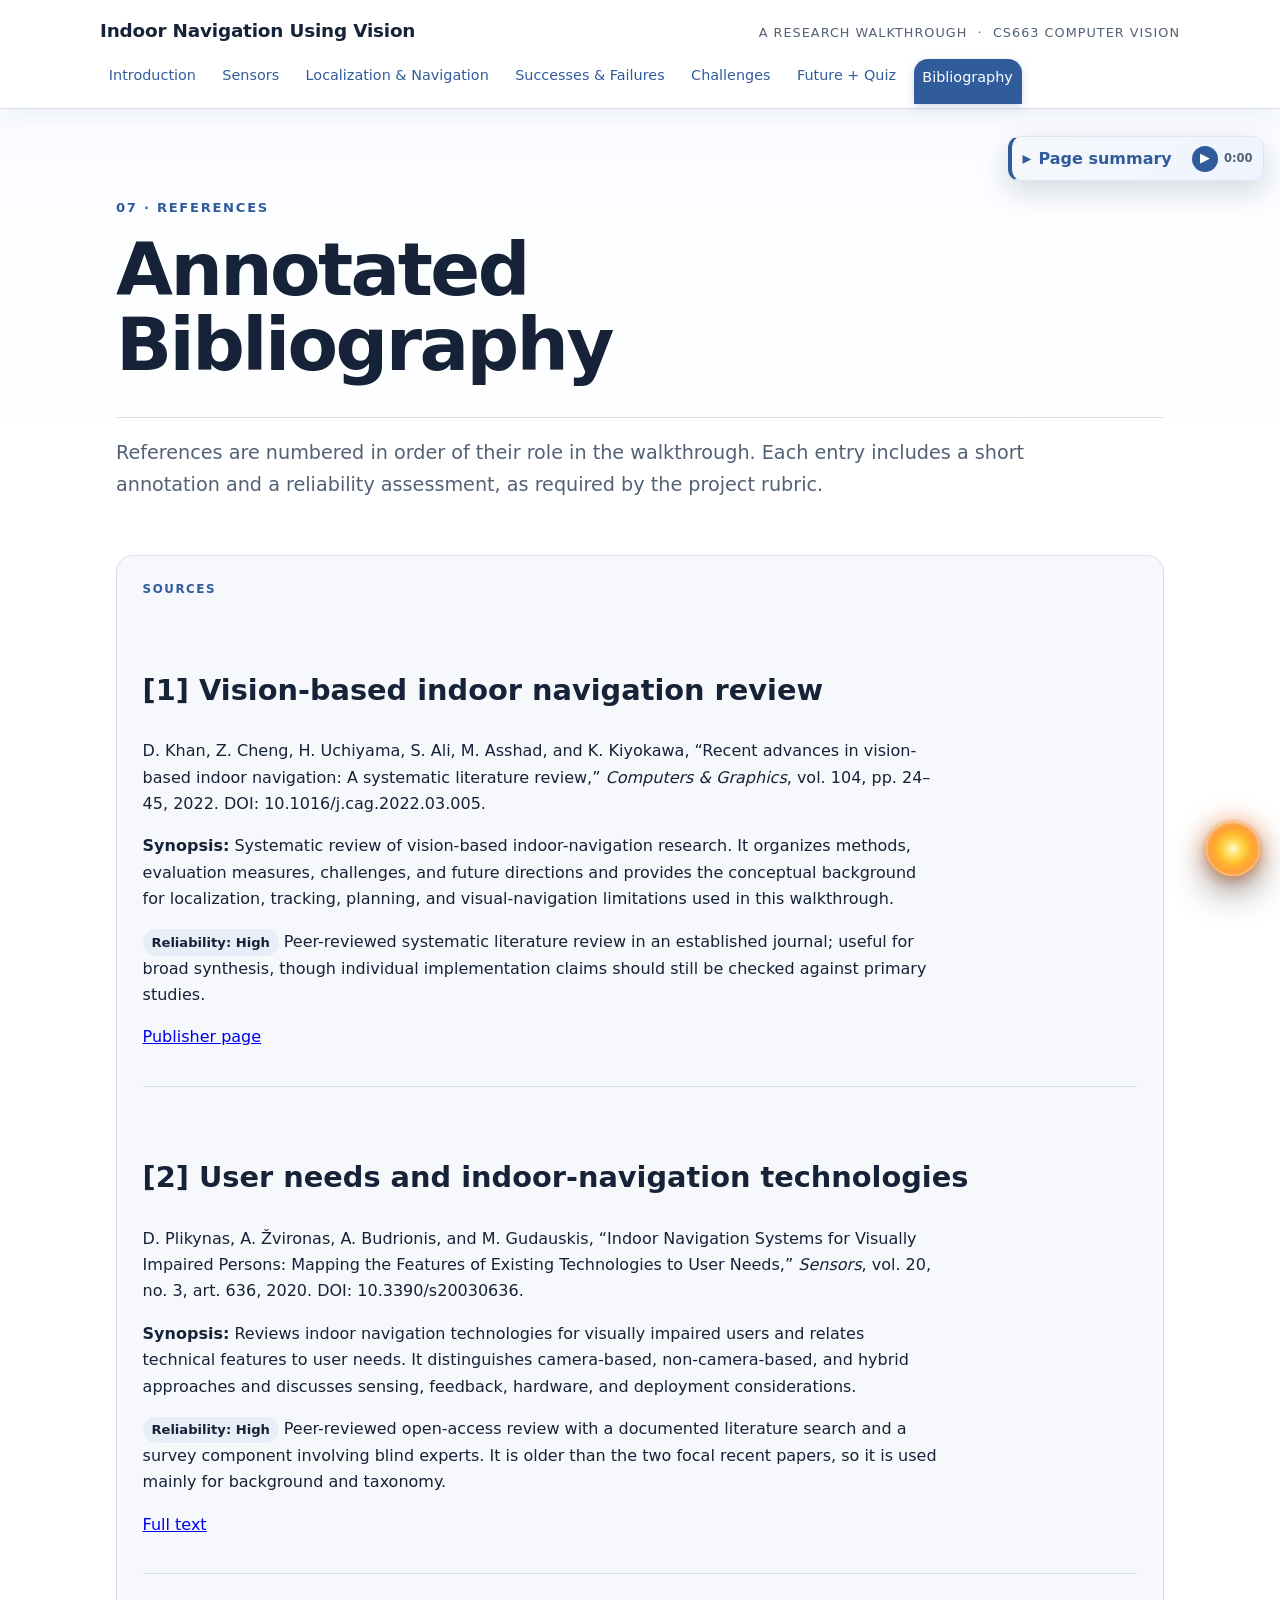
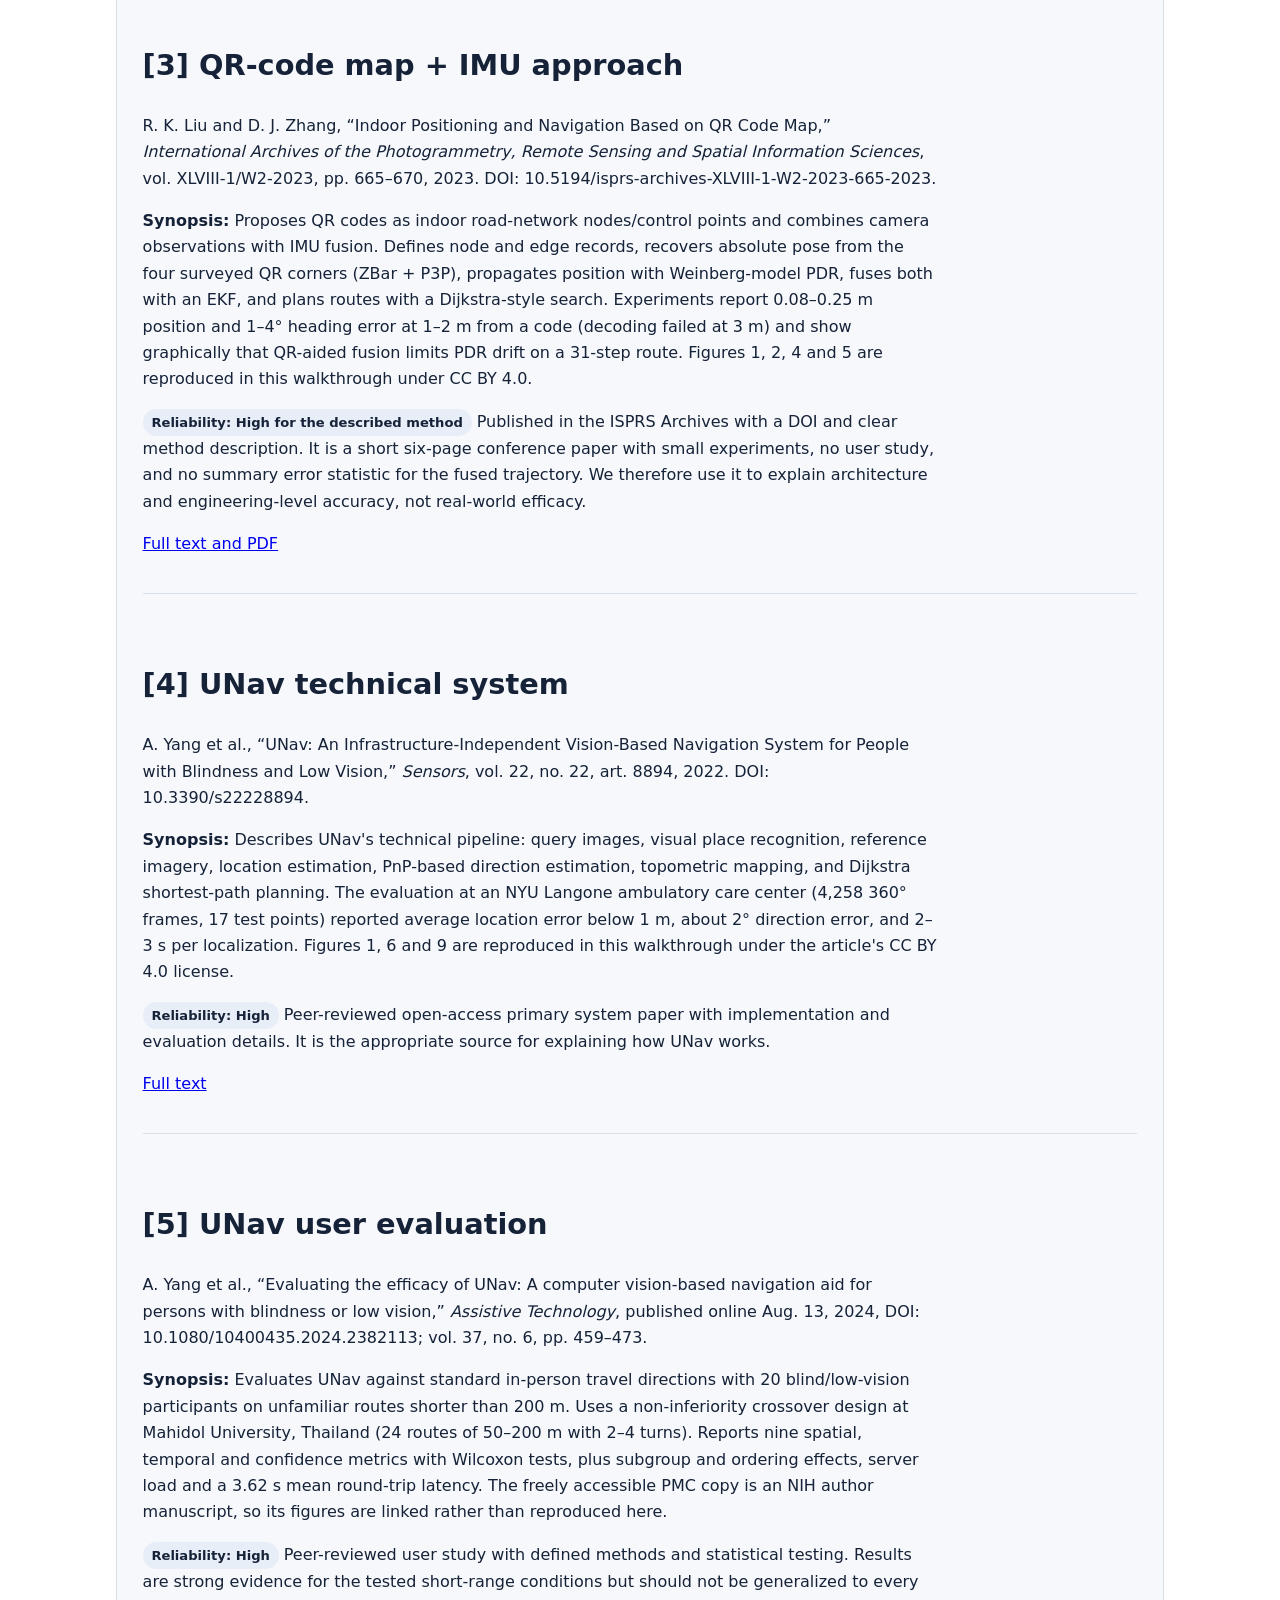
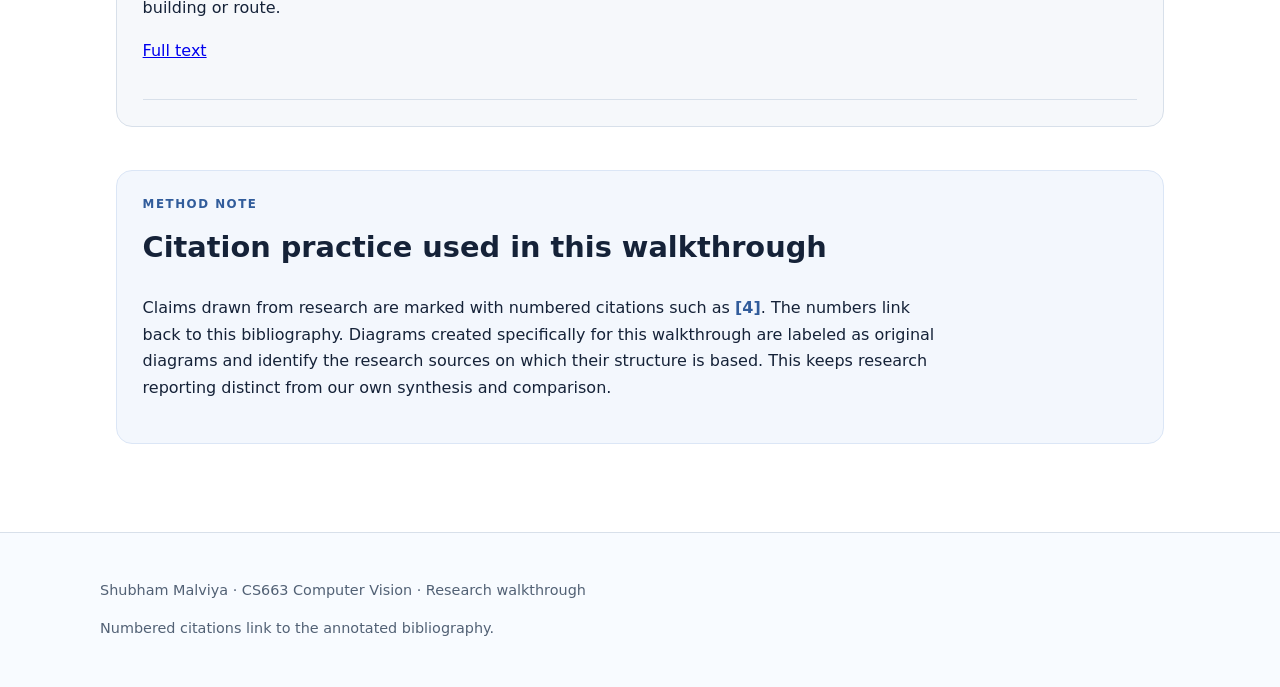
==== commit 8d4b741a: "Cache-bust CSS/JS so browsers load the new theme toggle Co-Authored-By: Claude Opus 5.5 <noreply@ant" ====
--- a/bibliography.html
+++ b/bibliography.html
@@ -1,4 +1,4 @@
-<!doctype html><html lang="en"><head><meta charset="utf-8"><meta name="viewport" content="width=device-width,initial-scale=1"><title>Annotated Bibliography | Indoor Navigation Using Vision · Research Walkthrough</title><link rel="stylesheet" href="css/style.css"><script src="js/theme.js"></script><script src="js/audio.js?v=1" defer></script></head><body><header><div class="brand"><a class="brand-title" href="index.html">Indoor Navigation Using Vision</a><span class="brand-sub">A research walkthrough &nbsp;·&nbsp; CS663 Computer Vision</span></div><nav aria-label="Main navigation"><a href="index.html">Introduction</a><a href="sensors.html">Sensors</a><a href="navigation.html">Localization & Navigation</a><a href="results.html">Successes & Failures</a><a href="challenges.html">Challenges</a><a href="future.html">Future + Quiz</a><a href="bibliography.html" aria-current="page">Bibliography</a></nav></header><main><section class="hero"><p class="kicker">07 · References</p><h1>Annotated Bibliography</h1></section><details class="audio-box"><summary><span>Page summary</span><span class="audio-mini"><button class="audio-toggle" type="button" aria-label="Play narration">▶</button><span class="audio-time" aria-live="off">0:00</span></span></summary><audio controls preload="metadata"><source src="audio/bibliography.mp3" type="audio/mpeg">Your browser does not support embedded audio.</audio></details>
+<!doctype html><html lang="en"><head><meta charset="utf-8"><meta name="viewport" content="width=device-width,initial-scale=1"><title>Annotated Bibliography | Indoor Navigation Using Vision · Research Walkthrough</title><link rel="stylesheet" href="css/style.css?v=7"><script src="js/theme.js?v=7"></script><script src="js/audio.js?v=7" defer></script></head><body><header><div class="brand"><a class="brand-title" href="index.html">Indoor Navigation Using Vision</a><span class="brand-sub">A research walkthrough &nbsp;·&nbsp; CS663 Computer Vision</span></div><nav aria-label="Main navigation"><a href="index.html">Introduction</a><a href="sensors.html">Sensors</a><a href="navigation.html">Localization & Navigation</a><a href="results.html">Successes & Failures</a><a href="challenges.html">Challenges</a><a href="future.html">Future + Quiz</a><a href="bibliography.html" aria-current="page">Bibliography</a></nav></header><main><section class="hero"><p class="kicker">07 · References</p><h1>Annotated Bibliography</h1></section><details class="audio-box"><summary><span>Page summary</span><span class="audio-mini"><button class="audio-toggle" type="button" aria-label="Play narration">▶</button><span class="audio-time" aria-live="off">0:00</span></span></summary><audio controls preload="metadata"><source src="audio/bibliography.mp3" type="audio/mpeg">Your browser does not support embedded audio.</audio></details>
 <p class="lead">References are numbered in order of their role in the walkthrough. Each entry includes a short annotation and a reliability assessment, as required by the project rubric.</p>
 <section class="group group-neutral"><p class="group-label">Sources</p>
 <div class="ref" id="ref1"><h2>[1] Vision-based indoor navigation review</h2><p>D. Khan, Z. Cheng, H. Uchiyama, S. Ali, M. Asshad, and K. Kiyokawa, “Recent advances in vision-based indoor navigation: A systematic literature review,” <em>Computers &amp; Graphics</em>, vol. 104, pp. 24–45, 2022. DOI: 10.1016/j.cag.2022.03.005.</p><p><strong>Synopsis:</strong> Systematic review of vision-based indoor-navigation research. It organizes methods, evaluation measures, challenges, and future directions and provides the conceptual background for localization, tracking, planning, and visual-navigation limitations used in this walkthrough.</p><p><span class="rating">Reliability: High</span> Peer-reviewed systematic literature review in an established journal; useful for broad synthesis, though individual implementation claims should still be checked against primary studies.</p><p><a href="https://www.sciencedirect.com/science/article/pii/S0097849322000371">Publisher page</a></p></div>
--- a/css/style.css
+++ b/css/style.css
@@ -26,9 +26,23 @@
 figure img.fig-small{max-width:560px;margin:0 auto}figure img.fig-medium{max-width:520px;margin:0 auto}
 
 /* ---------- Sunrise / sunset reading theme ---------- */
-.theme-toggle{position:fixed;right:1rem;bottom:1.5rem;z-index:30;width:3rem;height:3rem;border-radius:50%;border:1px solid var(--line);background:var(--panel);font-size:1.45rem;line-height:1;cursor:pointer;box-shadow:0 8px 22px rgba(21,34,56,.18);transition:transform .2s}
-.theme-toggle:hover{transform:scale(1.08)}
-.theme-toggle:focus-visible{outline:3px solid var(--accent);outline-offset:3px}
+.theme-toggle{position:fixed;right:1.25rem;bottom:1.5rem;z-index:30;width:3.4rem;height:3.4rem;padding:0;border:0;border-radius:50%;cursor:pointer;background:transparent;overflow:hidden;isolation:isolate;
+  box-shadow:0 0 0 3px rgba(255,150,60,.22),0 0 22px 5px rgba(255,120,40,.38),0 16px 36px rgba(15,22,32,.42),0 5px 12px rgba(15,22,32,.25);
+  transition:box-shadow .9s ease .15s,transform .25s ease}
+.theme-toggle:hover{transform:scale(1.07)}
+.theme-toggle:active{transform:scale(.96)}
+.theme-toggle:focus-visible{outline:3px solid var(--accent);outline-offset:5px}
+.theme-toggle .sun{position:absolute;inset:0;border-radius:50%;background:radial-gradient(circle,#fff8d6 0,#ffe066 18%,#ffc233 36%,#ff9a26 58%,#ff6f1c 80%,#e8471a 100%);box-shadow:inset 0 0 0 1.5px rgba(255,190,120,.85),inset 0 0 10px 2px rgba(255,236,180,.45)}
+.theme-toggle .moon{position:absolute;inset:2px;border-radius:50%;background:radial-gradient(circle at 42% 40%,#1d2635 0,#0c1119 62%,#07090e 100%);box-shadow:inset 0 0 6px rgba(255,190,110,.18);transform:translateX(118%);transition:transform .8s cubic-bezier(.65,0,.35,1)}
+.theme-toggle:hover .moon{transform:translateX(96%)}
+.theme-toggle::after{content:"";position:absolute;top:3%;right:3%;width:26%;height:26%;border-radius:50%;background:radial-gradient(circle,#fff 0,rgba(255,244,214,.9) 35%,rgba(255,214,140,0) 70%);opacity:0;pointer-events:none;z-index:2}
+html[data-theme="dark"] .theme-toggle{box-shadow:0 0 0 1.5px rgba(255,218,158,.95),0 0 16px 5px rgba(255,180,95,.75),0 0 44px 18px rgba(255,150,60,.36),0 0 96px 38px rgba(255,140,50,.15)}
+html[data-theme="dark"] .theme-toggle:hover{box-shadow:0 0 0 1.5px rgba(255,224,170,1),0 0 20px 6px rgba(255,185,100,.85),0 0 52px 22px rgba(255,150,60,.42),0 0 110px 44px rgba(255,140,50,.18)}
+html[data-theme="dark"] .theme-toggle .sun{background:radial-gradient(circle,#ffe6b0 0,#ffb060 70%,#ff8a3a 100%)}
+html[data-theme="dark"] .theme-toggle .moon,html[data-theme="dark"] .theme-toggle:hover .moon{transform:translateX(0)}
+html[data-theme="dark"] .theme-toggle.just-toggled::after{animation:diamond-ring 1.1s ease .62s 1}
+@keyframes diamond-ring{0%{opacity:0;transform:scale(.4)}35%{opacity:1;transform:scale(1.25)}100%{opacity:0;transform:scale(.8)}}
+@media (prefers-reduced-motion:reduce){.theme-toggle,.theme-toggle .moon{transition:none}.theme-toggle.just-toggled::after{animation:none}}
 html{color-scheme:light}
 html[data-theme="dark"]{color-scheme:dark;--ink:#e3e8ef;--muted:#a7b2c2;--line:#2c3a4f;--panel:#172131;--accent:#8db3ea;--accent-dark:#b4cdf2;--warm:#d6b06a}
 html[data-theme="dark"] body{background:linear-gradient(180deg,#121a26 0,#0f1620 28rem);background-color:#0f1620}
@@ -51,7 +65,7 @@
 html[data-theme="dark"] .quiz .feedback-correct{color:#8fd6ac}
 html[data-theme="dark"] .quiz .feedback-incorrect{color:#f0a3a3}
 html[data-theme="dark"] main>.audio-box .audio-toggle{color:#0f1620;background:var(--accent)}
-@media(max-width:720px){.theme-toggle{right:.75rem;bottom:1rem;width:2.7rem;height:2.7rem;font-size:1.25rem}}
+@media(max-width:720px){.theme-toggle{right:1rem;bottom:1.1rem;width:3rem;height:3rem}}
 
 /* ---------- Header brand ---------- */
 .brand{display:flex;justify-content:space-between;align-items:baseline;gap:1rem;flex-wrap:wrap}
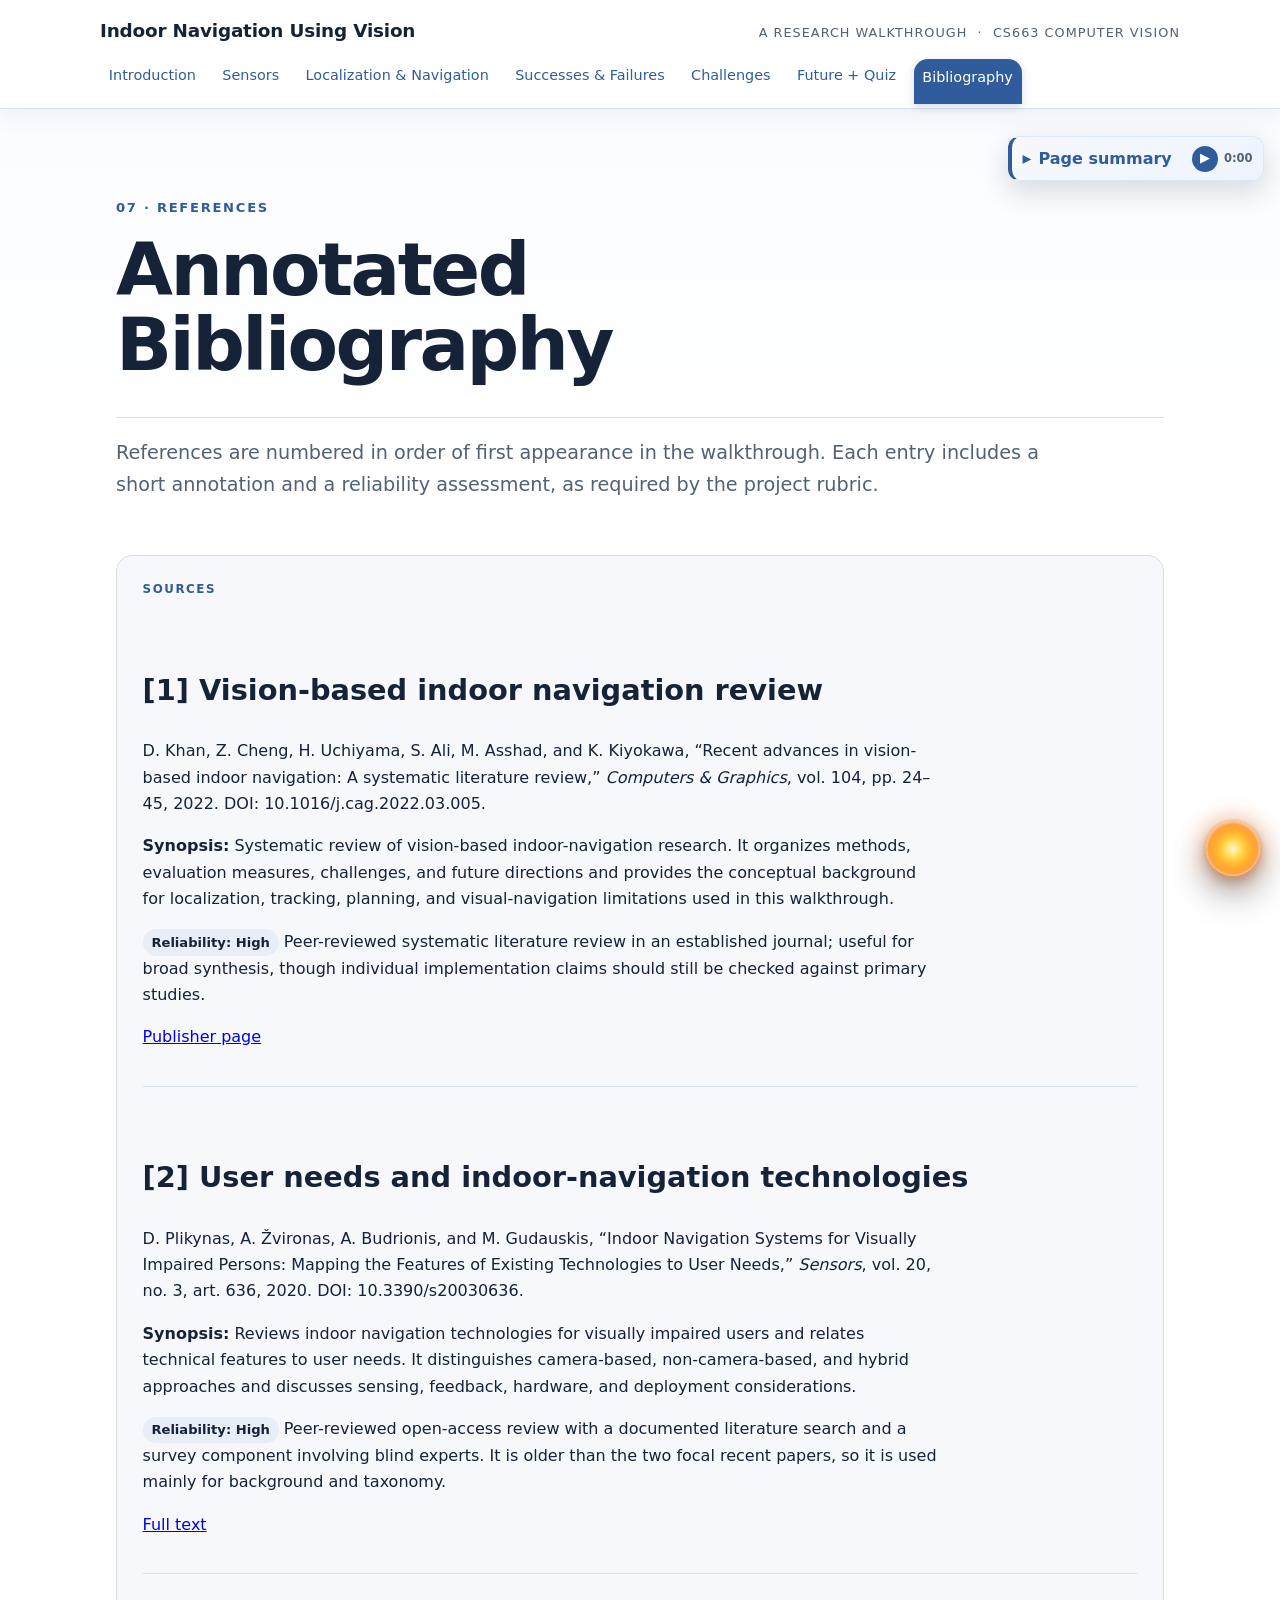
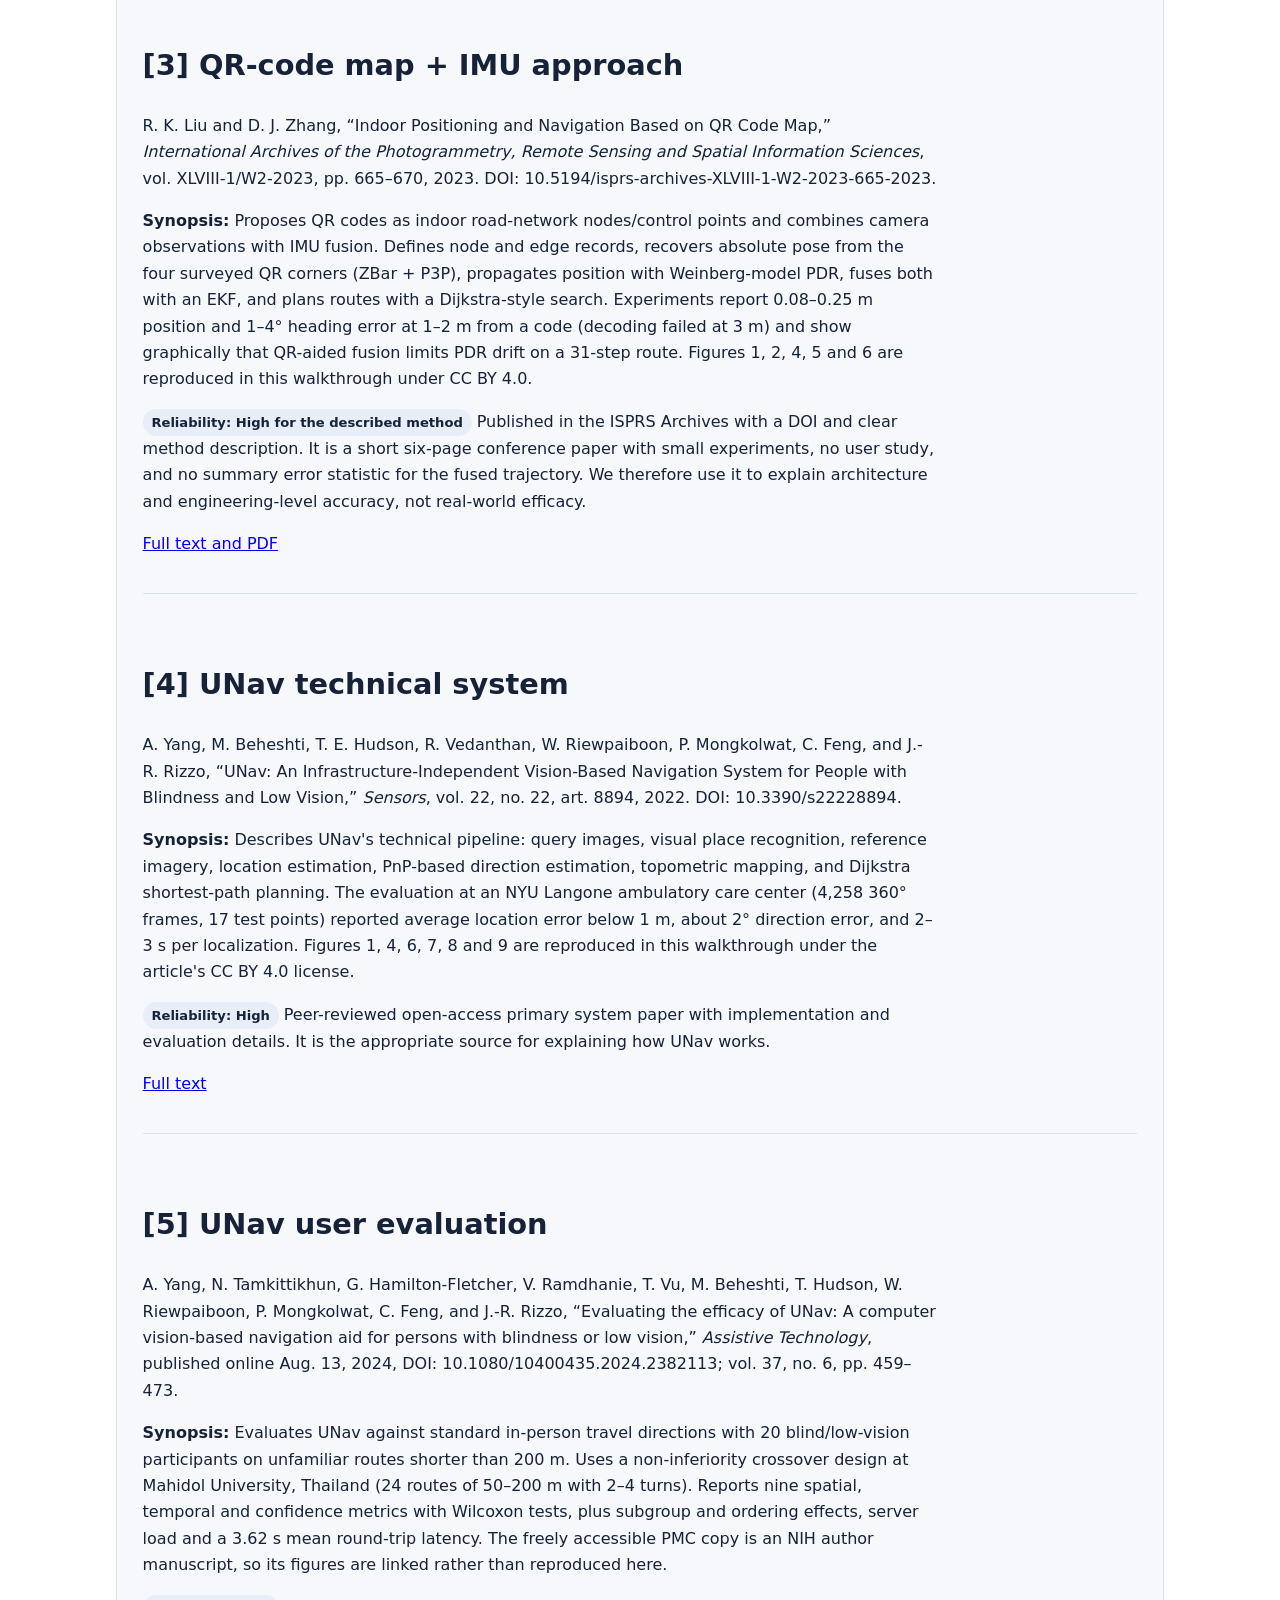
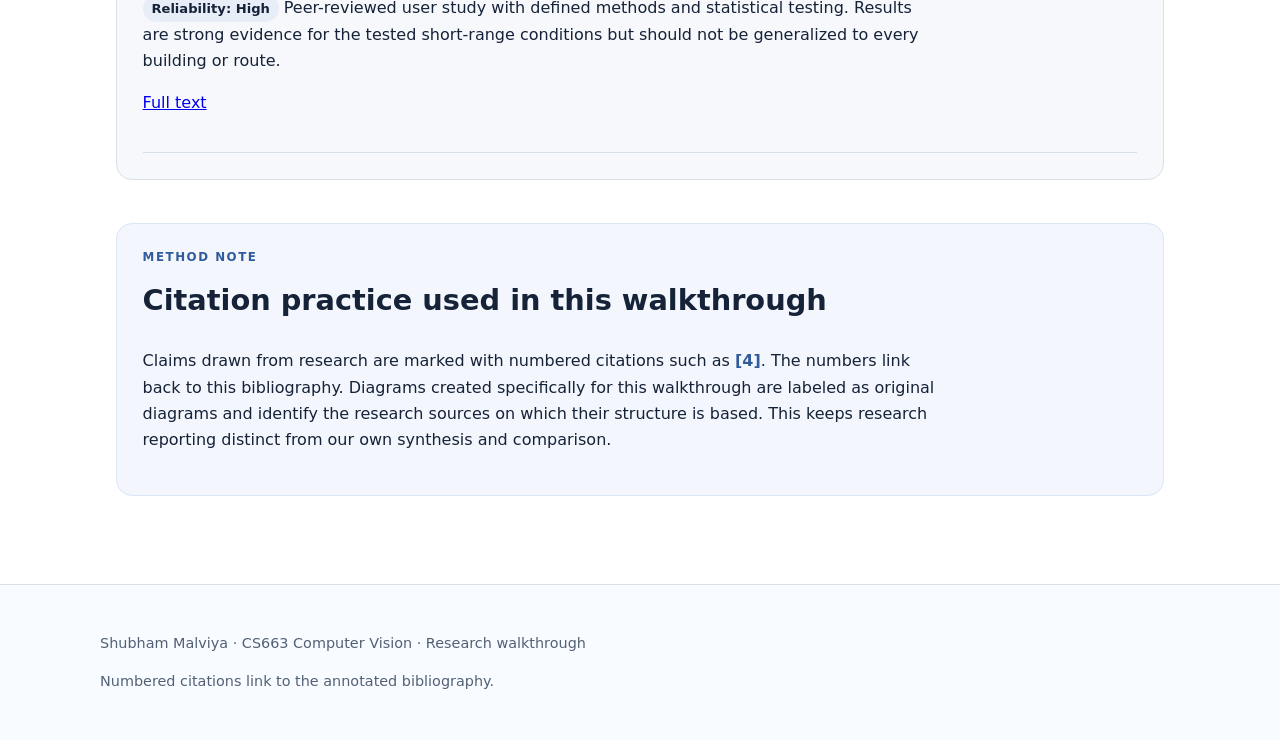
==== commit d92cefb7: "Rubric pass: applications, other-research comparison, assumptions, limitations impact, citation orde" ====
--- a/bibliography.html
+++ b/bibliography.html
@@ -1,11 +1,11 @@
-<!doctype html><html lang="en"><head><meta charset="utf-8"><meta name="viewport" content="width=device-width,initial-scale=1"><title>Annotated Bibliography | Indoor Navigation Using Vision · Research Walkthrough</title><link rel="stylesheet" href="css/style.css?v=7"><script src="js/theme.js?v=7"></script><script src="js/audio.js?v=7" defer></script></head><body><header><div class="brand"><a class="brand-title" href="index.html">Indoor Navigation Using Vision</a><span class="brand-sub">A research walkthrough &nbsp;·&nbsp; CS663 Computer Vision</span></div><nav aria-label="Main navigation"><a href="index.html">Introduction</a><a href="sensors.html">Sensors</a><a href="navigation.html">Localization & Navigation</a><a href="results.html">Successes & Failures</a><a href="challenges.html">Challenges</a><a href="future.html">Future + Quiz</a><a href="bibliography.html" aria-current="page">Bibliography</a></nav></header><main><section class="hero"><p class="kicker">07 · References</p><h1>Annotated Bibliography</h1></section><details class="audio-box"><summary><span>Page summary</span><span class="audio-mini"><button class="audio-toggle" type="button" aria-label="Play narration">▶</button><span class="audio-time" aria-live="off">0:00</span></span></summary><audio controls preload="metadata"><source src="audio/bibliography.mp3" type="audio/mpeg">Your browser does not support embedded audio.</audio></details>
-<p class="lead">References are numbered in order of their role in the walkthrough. Each entry includes a short annotation and a reliability assessment, as required by the project rubric.</p>
+<!doctype html><html lang="en"><head><meta charset="utf-8"><meta name="viewport" content="width=device-width,initial-scale=1"><title>Annotated Bibliography | Indoor Navigation Using Vision · Research Walkthrough</title><link rel="stylesheet" href="css/style.css?v=8"><script src="js/theme.js?v=8"></script><script src="js/audio.js?v=8" defer></script></head><body><header><div class="brand"><a class="brand-title" href="index.html">Indoor Navigation Using Vision</a><span class="brand-sub">A research walkthrough &nbsp;·&nbsp; CS663 Computer Vision</span></div><nav aria-label="Main navigation"><a href="index.html">Introduction</a><a href="sensors.html">Sensors</a><a href="navigation.html">Localization & Navigation</a><a href="results.html">Successes & Failures</a><a href="challenges.html">Challenges</a><a href="future.html">Future + Quiz</a><a href="bibliography.html" aria-current="page">Bibliography</a></nav></header><main><section class="hero"><p class="kicker">07 · References</p><h1>Annotated Bibliography</h1></section><details class="audio-box"><summary><span>Page summary</span><span class="audio-mini"><button class="audio-toggle" type="button" aria-label="Play narration">▶</button><span class="audio-time" aria-live="off">0:00</span></span></summary><audio controls preload="metadata"><source src="audio/bibliography.mp3" type="audio/mpeg">Your browser does not support embedded audio.</audio></details>
+<p class="lead">References are numbered in order of first appearance in the walkthrough. Each entry includes a short annotation and a reliability assessment, as required by the project rubric.</p>
 <section class="group group-neutral"><p class="group-label">Sources</p>
 <div class="ref" id="ref1"><h2>[1] Vision-based indoor navigation review</h2><p>D. Khan, Z. Cheng, H. Uchiyama, S. Ali, M. Asshad, and K. Kiyokawa, “Recent advances in vision-based indoor navigation: A systematic literature review,” <em>Computers &amp; Graphics</em>, vol. 104, pp. 24–45, 2022. DOI: 10.1016/j.cag.2022.03.005.</p><p><strong>Synopsis:</strong> Systematic review of vision-based indoor-navigation research. It organizes methods, evaluation measures, challenges, and future directions and provides the conceptual background for localization, tracking, planning, and visual-navigation limitations used in this walkthrough.</p><p><span class="rating">Reliability: High</span> Peer-reviewed systematic literature review in an established journal; useful for broad synthesis, though individual implementation claims should still be checked against primary studies.</p><p><a href="https://www.sciencedirect.com/science/article/pii/S0097849322000371">Publisher page</a></p></div>
 <div class="ref" id="ref2"><h2>[2] User needs and indoor-navigation technologies</h2><p>D. Plikynas, A. Žvironas, A. Budrionis, and M. Gudauskis, “Indoor Navigation Systems for Visually Impaired Persons: Mapping the Features of Existing Technologies to User Needs,” <em>Sensors</em>, vol. 20, no. 3, art. 636, 2020. DOI: 10.3390/s20030636.</p><p><strong>Synopsis:</strong> Reviews indoor navigation technologies for visually impaired users and relates technical features to user needs. It distinguishes camera-based, non-camera-based, and hybrid approaches and discusses sensing, feedback, hardware, and deployment considerations.</p><p><span class="rating">Reliability: High</span> Peer-reviewed open-access review with a documented literature search and a survey component involving blind experts. It is older than the two focal recent papers, so it is used mainly for background and taxonomy.</p><p><a href="https://pmc.ncbi.nlm.nih.gov/articles/PMC7038337/">Full text</a></p></div>
-<div class="ref" id="ref3"><h2>[3] QR-code map + IMU approach</h2><p>R. K. Liu and D. J. Zhang, “Indoor Positioning and Navigation Based on QR Code Map,” <em>International Archives of the Photogrammetry, Remote Sensing and Spatial Information Sciences</em>, vol. XLVIII-1/W2-2023, pp. 665–670, 2023. DOI: 10.5194/isprs-archives-XLVIII-1-W2-2023-665-2023.</p><p><strong>Synopsis:</strong> Proposes QR codes as indoor road-network nodes/control points and combines camera observations with IMU fusion. Defines node and edge records, recovers absolute pose from the four surveyed QR corners (ZBar + P3P), propagates position with Weinberg-model PDR, fuses both with an EKF, and plans routes with a Dijkstra-style search. Experiments report 0.08–0.25 m position and 1–4° heading error at 1–2 m from a code (decoding failed at 3 m) and show graphically that QR-aided fusion limits PDR drift on a 31-step route. Figures 1, 2, 4 and 5 are reproduced in this walkthrough under CC BY 4.0.</p><p><span class="rating">Reliability: High for the described method</span> Published in the ISPRS Archives with a DOI and clear method description. It is a short six-page conference paper with small experiments, no user study, and no summary error statistic for the fused trajectory. We therefore use it to explain architecture and engineering-level accuracy, not real-world efficacy.</p><p><a href="https://isprs-archives.copernicus.org/articles/XLVIII-1-W2-2023/665/2023/">Full text and PDF</a></p></div>
-<div class="ref" id="ref4"><h2>[4] UNav technical system</h2><p>A. Yang et al., “UNav: An Infrastructure-Independent Vision-Based Navigation System for People with Blindness and Low Vision,” <em>Sensors</em>, vol. 22, no. 22, art. 8894, 2022. DOI: 10.3390/s22228894.</p><p><strong>Synopsis:</strong> Describes UNav's technical pipeline: query images, visual place recognition, reference imagery, location estimation, PnP-based direction estimation, topometric mapping, and Dijkstra shortest-path planning. The evaluation at an NYU Langone ambulatory care center (4,258 360° frames, 17 test points) reported average location error below 1 m, about 2° direction error, and 2–3 s per localization. Figures 1, 6 and 9 are reproduced in this walkthrough under the article's CC BY 4.0 license.</p><p><span class="rating">Reliability: High</span> Peer-reviewed open-access primary system paper with implementation and evaluation details. It is the appropriate source for explaining how UNav works.</p><p><a href="https://pmc.ncbi.nlm.nih.gov/articles/PMC9696753/">Full text</a></p></div>
-<div class="ref" id="ref5"><h2>[5] UNav user evaluation</h2><p>A. Yang et al., “Evaluating the efficacy of UNav: A computer vision-based navigation aid for persons with blindness or low vision,” <em>Assistive Technology</em>, published online Aug. 13, 2024, DOI: 10.1080/10400435.2024.2382113; vol. 37, no. 6, pp. 459–473.</p><p><strong>Synopsis:</strong> Evaluates UNav against standard in-person travel directions with 20 blind/low-vision participants on unfamiliar routes shorter than 200 m. Uses a non-inferiority crossover design at Mahidol University, Thailand (24 routes of 50–200 m with 2–4 turns). Reports nine spatial, temporal and confidence metrics with Wilcoxon tests, plus subgroup and ordering effects, server load and a 3.62 s mean round-trip latency. The freely accessible PMC copy is an NIH author manuscript, so its figures are linked rather than reproduced here.</p><p><span class="rating">Reliability: High</span> Peer-reviewed user study with defined methods and statistical testing. Results are strong evidence for the tested short-range conditions but should not be generalized to every building or route.</p><p><a href="https://pmc.ncbi.nlm.nih.gov/articles/PMC11822047/">Full text</a></p></div>
+<div class="ref" id="ref3"><h2>[3] QR-code map + IMU approach</h2><p>R. K. Liu and D. J. Zhang, “Indoor Positioning and Navigation Based on QR Code Map,” <em>International Archives of the Photogrammetry, Remote Sensing and Spatial Information Sciences</em>, vol. XLVIII-1/W2-2023, pp. 665–670, 2023. DOI: 10.5194/isprs-archives-XLVIII-1-W2-2023-665-2023.</p><p><strong>Synopsis:</strong> Proposes QR codes as indoor road-network nodes/control points and combines camera observations with IMU fusion. Defines node and edge records, recovers absolute pose from the four surveyed QR corners (ZBar + P3P), propagates position with Weinberg-model PDR, fuses both with an EKF, and plans routes with a Dijkstra-style search. Experiments report 0.08–0.25 m position and 1–4° heading error at 1–2 m from a code (decoding failed at 3 m) and show graphically that QR-aided fusion limits PDR drift on a 31-step route. Figures 1, 2, 4, 5 and 6 are reproduced in this walkthrough under CC BY 4.0.</p><p><span class="rating">Reliability: High for the described method</span> Published in the ISPRS Archives with a DOI and clear method description. It is a short six-page conference paper with small experiments, no user study, and no summary error statistic for the fused trajectory. We therefore use it to explain architecture and engineering-level accuracy, not real-world efficacy.</p><p><a href="https://isprs-archives.copernicus.org/articles/XLVIII-1-W2-2023/665/2023/">Full text and PDF</a></p></div>
+<div class="ref" id="ref4"><h2>[4] UNav technical system</h2><p>A. Yang, M. Beheshti, T. E. Hudson, R. Vedanthan, W. Riewpaiboon, P. Mongkolwat, C. Feng, and J.-R. Rizzo, “UNav: An Infrastructure-Independent Vision-Based Navigation System for People with Blindness and Low Vision,” <em>Sensors</em>, vol. 22, no. 22, art. 8894, 2022. DOI: 10.3390/s22228894.</p><p><strong>Synopsis:</strong> Describes UNav's technical pipeline: query images, visual place recognition, reference imagery, location estimation, PnP-based direction estimation, topometric mapping, and Dijkstra shortest-path planning. The evaluation at an NYU Langone ambulatory care center (4,258 360° frames, 17 test points) reported average location error below 1 m, about 2° direction error, and 2–3 s per localization. Figures 1, 4, 6, 7, 8 and 9 are reproduced in this walkthrough under the article's CC BY 4.0 license.</p><p><span class="rating">Reliability: High</span> Peer-reviewed open-access primary system paper with implementation and evaluation details. It is the appropriate source for explaining how UNav works.</p><p><a href="https://pmc.ncbi.nlm.nih.gov/articles/PMC9696753/">Full text</a></p></div>
+<div class="ref" id="ref5"><h2>[5] UNav user evaluation</h2><p>A. Yang, N. Tamkittikhun, G. Hamilton-Fletcher, V. Ramdhanie, T. Vu, M. Beheshti, T. Hudson, W. Riewpaiboon, P. Mongkolwat, C. Feng, and J.-R. Rizzo, “Evaluating the efficacy of UNav: A computer vision-based navigation aid for persons with blindness or low vision,” <em>Assistive Technology</em>, published online Aug. 13, 2024, DOI: 10.1080/10400435.2024.2382113; vol. 37, no. 6, pp. 459–473.</p><p><strong>Synopsis:</strong> Evaluates UNav against standard in-person travel directions with 20 blind/low-vision participants on unfamiliar routes shorter than 200 m. Uses a non-inferiority crossover design at Mahidol University, Thailand (24 routes of 50–200 m with 2–4 turns). Reports nine spatial, temporal and confidence metrics with Wilcoxon tests, plus subgroup and ordering effects, server load and a 3.62 s mean round-trip latency. The freely accessible PMC copy is an NIH author manuscript, so its figures are linked rather than reproduced here.</p><p><span class="rating">Reliability: High</span> Peer-reviewed user study with defined methods and statistical testing. Results are strong evidence for the tested short-range conditions but should not be generalized to every building or route.</p><p><a href="https://pmc.ncbi.nlm.nih.gov/articles/PMC11822047/">Full text</a></p></div>
 </section>
 <section class="group group-tint"><p class="group-label">Method note</p>
 <h2>Citation practice used in this walkthrough</h2><p>Claims drawn from research are marked with numbered citations such as <a class="cite" href="bibliography.html#ref4" aria-label="Reference 4">[4]</a>. The numbers link back to this bibliography. Diagrams created specifically for this walkthrough are labeled as original diagrams and identify the research sources on which their structure is based. This keeps research reporting distinct from our own synthesis and comparison.</p>
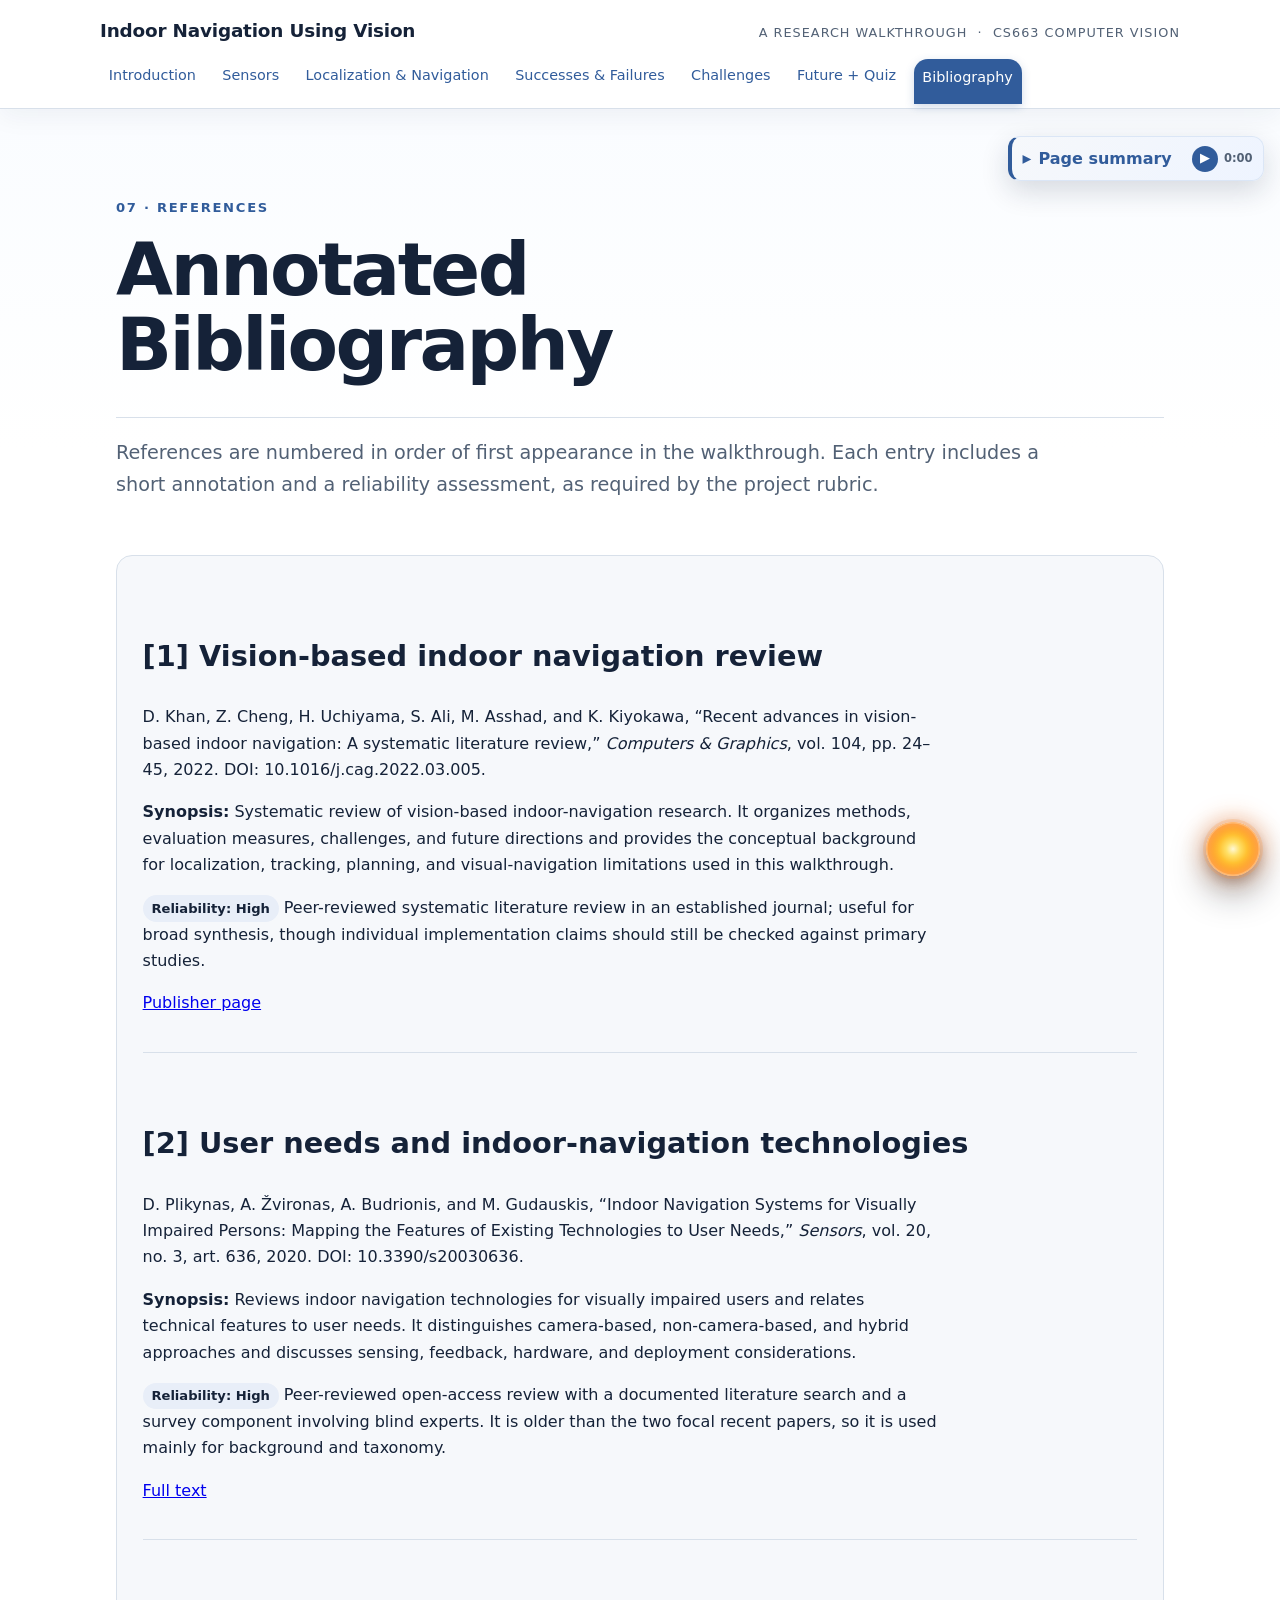
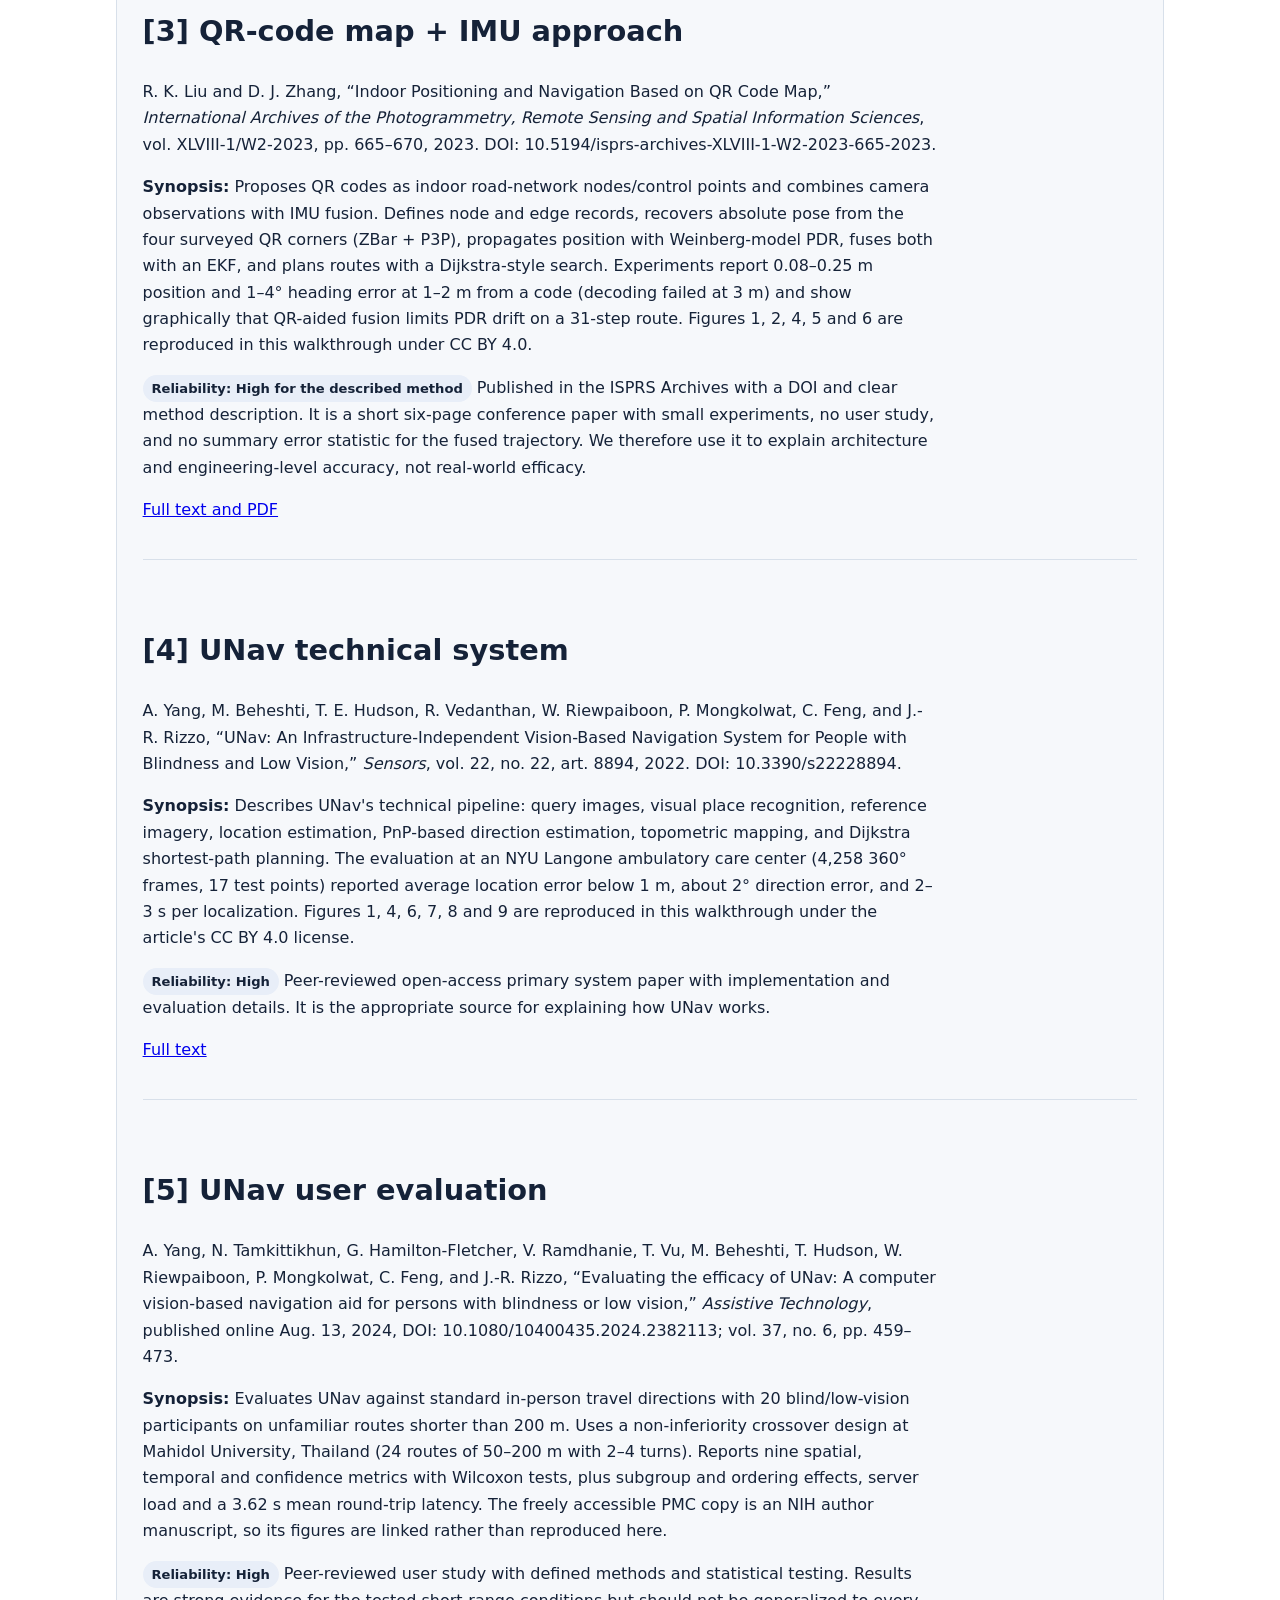
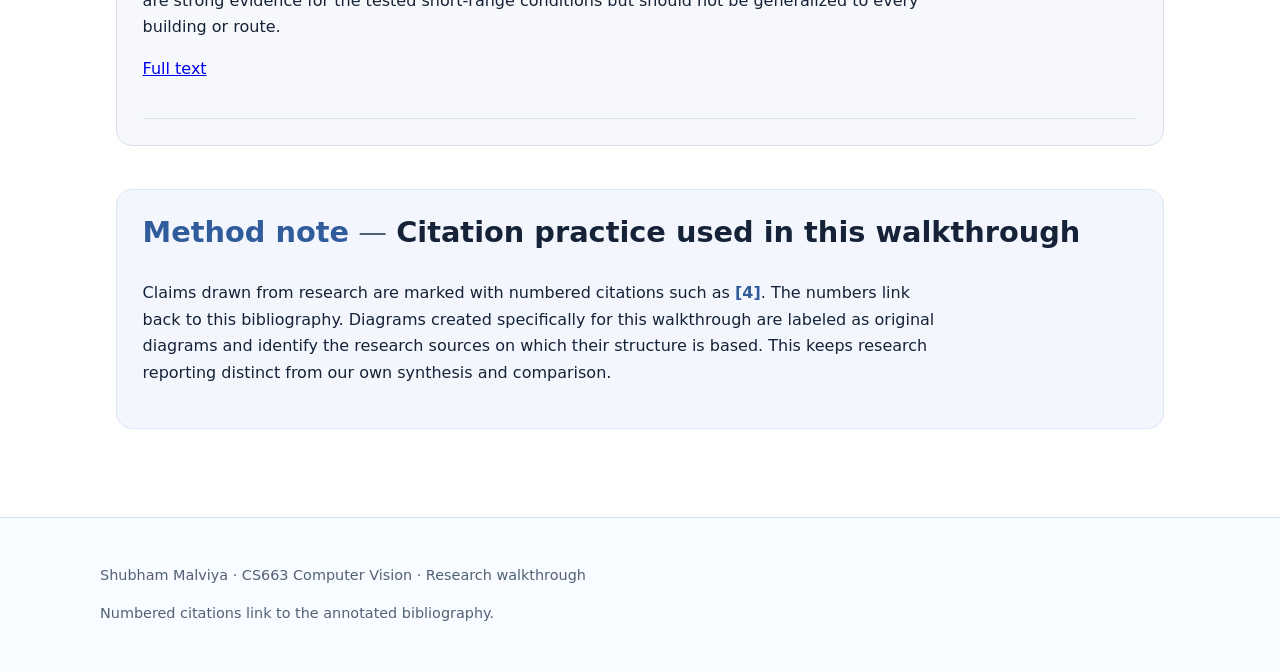
==== commit 6368dad5: "Merge group labels and section titles into single-line headings Co-Authored-By: Claude Opus 5.5 <nor" ====
--- a/bibliography.html
+++ b/bibliography.html
@@ -1,13 +1,11 @@
-<!doctype html><html lang="en"><head><meta charset="utf-8"><meta name="viewport" content="width=device-width,initial-scale=1"><title>Annotated Bibliography | Indoor Navigation Using Vision · Research Walkthrough</title><link rel="stylesheet" href="css/style.css?v=8"><script src="js/theme.js?v=8"></script><script src="js/audio.js?v=8" defer></script></head><body><header><div class="brand"><a class="brand-title" href="index.html">Indoor Navigation Using Vision</a><span class="brand-sub">A research walkthrough &nbsp;·&nbsp; CS663 Computer Vision</span></div><nav aria-label="Main navigation"><a href="index.html">Introduction</a><a href="sensors.html">Sensors</a><a href="navigation.html">Localization & Navigation</a><a href="results.html">Successes & Failures</a><a href="challenges.html">Challenges</a><a href="future.html">Future + Quiz</a><a href="bibliography.html" aria-current="page">Bibliography</a></nav></header><main><section class="hero"><p class="kicker">07 · References</p><h1>Annotated Bibliography</h1></section><details class="audio-box"><summary><span>Page summary</span><span class="audio-mini"><button class="audio-toggle" type="button" aria-label="Play narration">▶</button><span class="audio-time" aria-live="off">0:00</span></span></summary><audio controls preload="metadata"><source src="audio/bibliography.mp3" type="audio/mpeg">Your browser does not support embedded audio.</audio></details>
+<!doctype html><html lang="en"><head><meta charset="utf-8"><meta name="viewport" content="width=device-width,initial-scale=1"><title>Annotated Bibliography | Indoor Navigation Using Vision · Research Walkthrough</title><link rel="stylesheet" href="css/style.css?v=9"><script src="js/theme.js?v=9"></script><script src="js/audio.js?v=9" defer></script></head><body><header><div class="brand"><a class="brand-title" href="index.html">Indoor Navigation Using Vision</a><span class="brand-sub">A research walkthrough &nbsp;·&nbsp; CS663 Computer Vision</span></div><nav aria-label="Main navigation"><a href="index.html">Introduction</a><a href="sensors.html">Sensors</a><a href="navigation.html">Localization & Navigation</a><a href="results.html">Successes & Failures</a><a href="challenges.html">Challenges</a><a href="future.html">Future + Quiz</a><a href="bibliography.html" aria-current="page">Bibliography</a></nav></header><main><section class="hero"><p class="kicker">07 · References</p><h1>Annotated Bibliography</h1></section><details class="audio-box"><summary><span>Page summary</span><span class="audio-mini"><button class="audio-toggle" type="button" aria-label="Play narration">▶</button><span class="audio-time" aria-live="off">0:00</span></span></summary><audio controls preload="metadata"><source src="audio/bibliography.mp3" type="audio/mpeg">Your browser does not support embedded audio.</audio></details>
 <p class="lead">References are numbered in order of first appearance in the walkthrough. Each entry includes a short annotation and a reliability assessment, as required by the project rubric.</p>
-<section class="group group-neutral"><p class="group-label">Sources</p>
-<div class="ref" id="ref1"><h2>[1] Vision-based indoor navigation review</h2><p>D. Khan, Z. Cheng, H. Uchiyama, S. Ali, M. Asshad, and K. Kiyokawa, “Recent advances in vision-based indoor navigation: A systematic literature review,” <em>Computers &amp; Graphics</em>, vol. 104, pp. 24–45, 2022. DOI: 10.1016/j.cag.2022.03.005.</p><p><strong>Synopsis:</strong> Systematic review of vision-based indoor-navigation research. It organizes methods, evaluation measures, challenges, and future directions and provides the conceptual background for localization, tracking, planning, and visual-navigation limitations used in this walkthrough.</p><p><span class="rating">Reliability: High</span> Peer-reviewed systematic literature review in an established journal; useful for broad synthesis, though individual implementation claims should still be checked against primary studies.</p><p><a href="https://www.sciencedirect.com/science/article/pii/S0097849322000371">Publisher page</a></p></div>
+<section class="group group-neutral"><div class="ref" id="ref1"><h2>[1] Vision-based indoor navigation review</h2><p>D. Khan, Z. Cheng, H. Uchiyama, S. Ali, M. Asshad, and K. Kiyokawa, “Recent advances in vision-based indoor navigation: A systematic literature review,” <em>Computers &amp; Graphics</em>, vol. 104, pp. 24–45, 2022. DOI: 10.1016/j.cag.2022.03.005.</p><p><strong>Synopsis:</strong> Systematic review of vision-based indoor-navigation research. It organizes methods, evaluation measures, challenges, and future directions and provides the conceptual background for localization, tracking, planning, and visual-navigation limitations used in this walkthrough.</p><p><span class="rating">Reliability: High</span> Peer-reviewed systematic literature review in an established journal; useful for broad synthesis, though individual implementation claims should still be checked against primary studies.</p><p><a href="https://www.sciencedirect.com/science/article/pii/S0097849322000371">Publisher page</a></p></div>
 <div class="ref" id="ref2"><h2>[2] User needs and indoor-navigation technologies</h2><p>D. Plikynas, A. Žvironas, A. Budrionis, and M. Gudauskis, “Indoor Navigation Systems for Visually Impaired Persons: Mapping the Features of Existing Technologies to User Needs,” <em>Sensors</em>, vol. 20, no. 3, art. 636, 2020. DOI: 10.3390/s20030636.</p><p><strong>Synopsis:</strong> Reviews indoor navigation technologies for visually impaired users and relates technical features to user needs. It distinguishes camera-based, non-camera-based, and hybrid approaches and discusses sensing, feedback, hardware, and deployment considerations.</p><p><span class="rating">Reliability: High</span> Peer-reviewed open-access review with a documented literature search and a survey component involving blind experts. It is older than the two focal recent papers, so it is used mainly for background and taxonomy.</p><p><a href="https://pmc.ncbi.nlm.nih.gov/articles/PMC7038337/">Full text</a></p></div>
 <div class="ref" id="ref3"><h2>[3] QR-code map + IMU approach</h2><p>R. K. Liu and D. J. Zhang, “Indoor Positioning and Navigation Based on QR Code Map,” <em>International Archives of the Photogrammetry, Remote Sensing and Spatial Information Sciences</em>, vol. XLVIII-1/W2-2023, pp. 665–670, 2023. DOI: 10.5194/isprs-archives-XLVIII-1-W2-2023-665-2023.</p><p><strong>Synopsis:</strong> Proposes QR codes as indoor road-network nodes/control points and combines camera observations with IMU fusion. Defines node and edge records, recovers absolute pose from the four surveyed QR corners (ZBar + P3P), propagates position with Weinberg-model PDR, fuses both with an EKF, and plans routes with a Dijkstra-style search. Experiments report 0.08–0.25 m position and 1–4° heading error at 1–2 m from a code (decoding failed at 3 m) and show graphically that QR-aided fusion limits PDR drift on a 31-step route. Figures 1, 2, 4, 5 and 6 are reproduced in this walkthrough under CC BY 4.0.</p><p><span class="rating">Reliability: High for the described method</span> Published in the ISPRS Archives with a DOI and clear method description. It is a short six-page conference paper with small experiments, no user study, and no summary error statistic for the fused trajectory. We therefore use it to explain architecture and engineering-level accuracy, not real-world efficacy.</p><p><a href="https://isprs-archives.copernicus.org/articles/XLVIII-1-W2-2023/665/2023/">Full text and PDF</a></p></div>
 <div class="ref" id="ref4"><h2>[4] UNav technical system</h2><p>A. Yang, M. Beheshti, T. E. Hudson, R. Vedanthan, W. Riewpaiboon, P. Mongkolwat, C. Feng, and J.-R. Rizzo, “UNav: An Infrastructure-Independent Vision-Based Navigation System for People with Blindness and Low Vision,” <em>Sensors</em>, vol. 22, no. 22, art. 8894, 2022. DOI: 10.3390/s22228894.</p><p><strong>Synopsis:</strong> Describes UNav's technical pipeline: query images, visual place recognition, reference imagery, location estimation, PnP-based direction estimation, topometric mapping, and Dijkstra shortest-path planning. The evaluation at an NYU Langone ambulatory care center (4,258 360° frames, 17 test points) reported average location error below 1 m, about 2° direction error, and 2–3 s per localization. Figures 1, 4, 6, 7, 8 and 9 are reproduced in this walkthrough under the article's CC BY 4.0 license.</p><p><span class="rating">Reliability: High</span> Peer-reviewed open-access primary system paper with implementation and evaluation details. It is the appropriate source for explaining how UNav works.</p><p><a href="https://pmc.ncbi.nlm.nih.gov/articles/PMC9696753/">Full text</a></p></div>
 <div class="ref" id="ref5"><h2>[5] UNav user evaluation</h2><p>A. Yang, N. Tamkittikhun, G. Hamilton-Fletcher, V. Ramdhanie, T. Vu, M. Beheshti, T. Hudson, W. Riewpaiboon, P. Mongkolwat, C. Feng, and J.-R. Rizzo, “Evaluating the efficacy of UNav: A computer vision-based navigation aid for persons with blindness or low vision,” <em>Assistive Technology</em>, published online Aug. 13, 2024, DOI: 10.1080/10400435.2024.2382113; vol. 37, no. 6, pp. 459–473.</p><p><strong>Synopsis:</strong> Evaluates UNav against standard in-person travel directions with 20 blind/low-vision participants on unfamiliar routes shorter than 200 m. Uses a non-inferiority crossover design at Mahidol University, Thailand (24 routes of 50–200 m with 2–4 turns). Reports nine spatial, temporal and confidence metrics with Wilcoxon tests, plus subgroup and ordering effects, server load and a 3.62 s mean round-trip latency. The freely accessible PMC copy is an NIH author manuscript, so its figures are linked rather than reproduced here.</p><p><span class="rating">Reliability: High</span> Peer-reviewed user study with defined methods and statistical testing. Results are strong evidence for the tested short-range conditions but should not be generalized to every building or route.</p><p><a href="https://pmc.ncbi.nlm.nih.gov/articles/PMC11822047/">Full text</a></p></div>
 </section>
-<section class="group group-tint"><p class="group-label">Method note</p>
-<h2>Citation practice used in this walkthrough</h2><p>Claims drawn from research are marked with numbered citations such as <a class="cite" href="bibliography.html#ref4" aria-label="Reference 4">[4]</a>. The numbers link back to this bibliography. Diagrams created specifically for this walkthrough are labeled as original diagrams and identify the research sources on which their structure is based. This keeps research reporting distinct from our own synthesis and comparison.</p>
+<section class="group group-tint"><h2><span class="group-tag">Method note</span><span class="group-sep"> — </span>Citation practice used in this walkthrough</h2><p>Claims drawn from research are marked with numbered citations such as <a class="cite" href="bibliography.html#ref4" aria-label="Reference 4">[4]</a>. The numbers link back to this bibliography. Diagrams created specifically for this walkthrough are labeled as original diagrams and identify the research sources on which their structure is based. This keeps research reporting distinct from our own synthesis and comparison.</p>
 </section>
 </main><footer><p>Shubham Malviya · CS663 Computer Vision · Research walkthrough</p><p>Numbered citations link to the annotated bibliography.</p></footer></body></html>
--- a/css/style.css
+++ b/css/style.css
@@ -90,3 +90,6 @@
 html[data-theme="dark"] .group figure,html[data-theme="dark"] .group .card,html[data-theme="dark"] .group table{background:#172131}
 @media(max-width:720px){.group{padding:.4rem 1rem 1.2rem;margin-left:-.25rem;margin-right:-.25rem}}
 @media(max-width:720px){main>.audio-box{top:auto;bottom:1rem;left:.65rem;right:auto;width:min(62vw,240px)}}
+
+/* merged group label + heading on one line */
+.group h2 .group-tag{color:var(--accent)}.group-warm h2 .group-tag{color:var(--warm)}.group h2 .group-sep{color:var(--muted);font-weight:400}
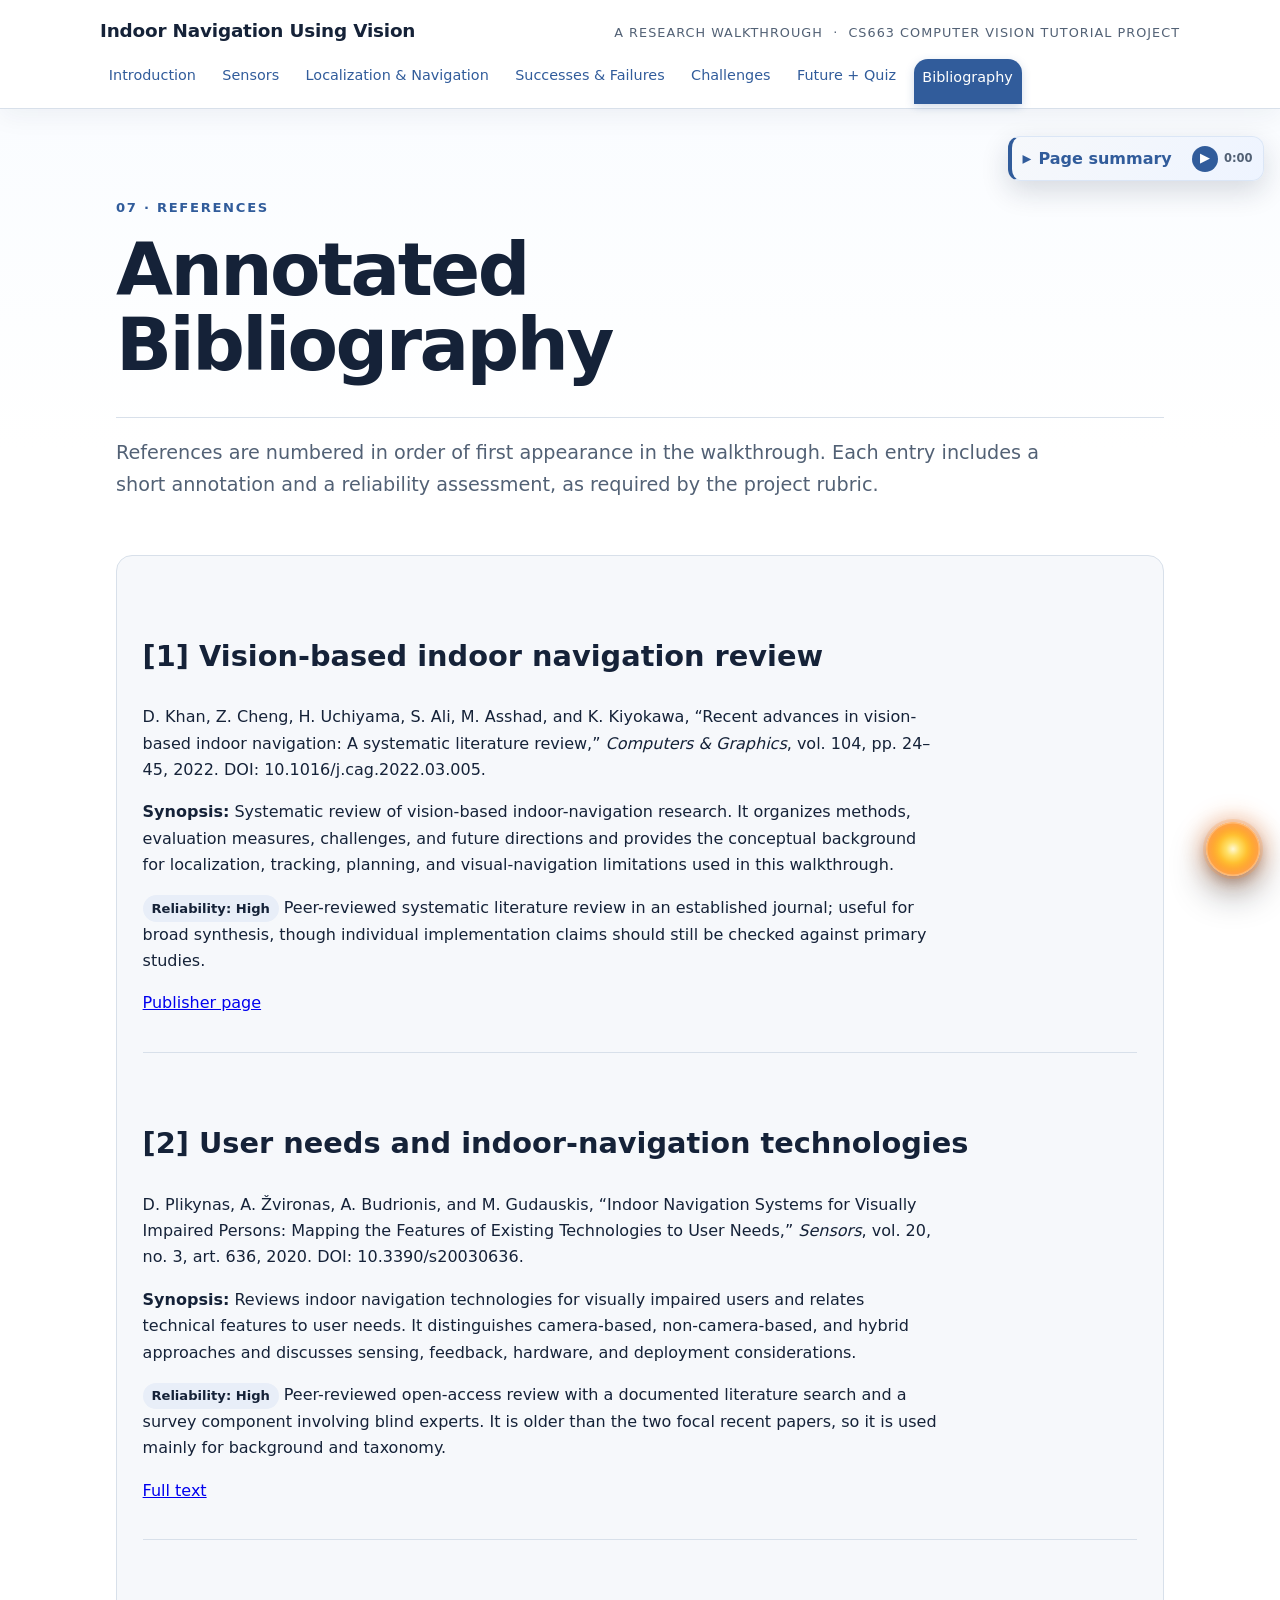
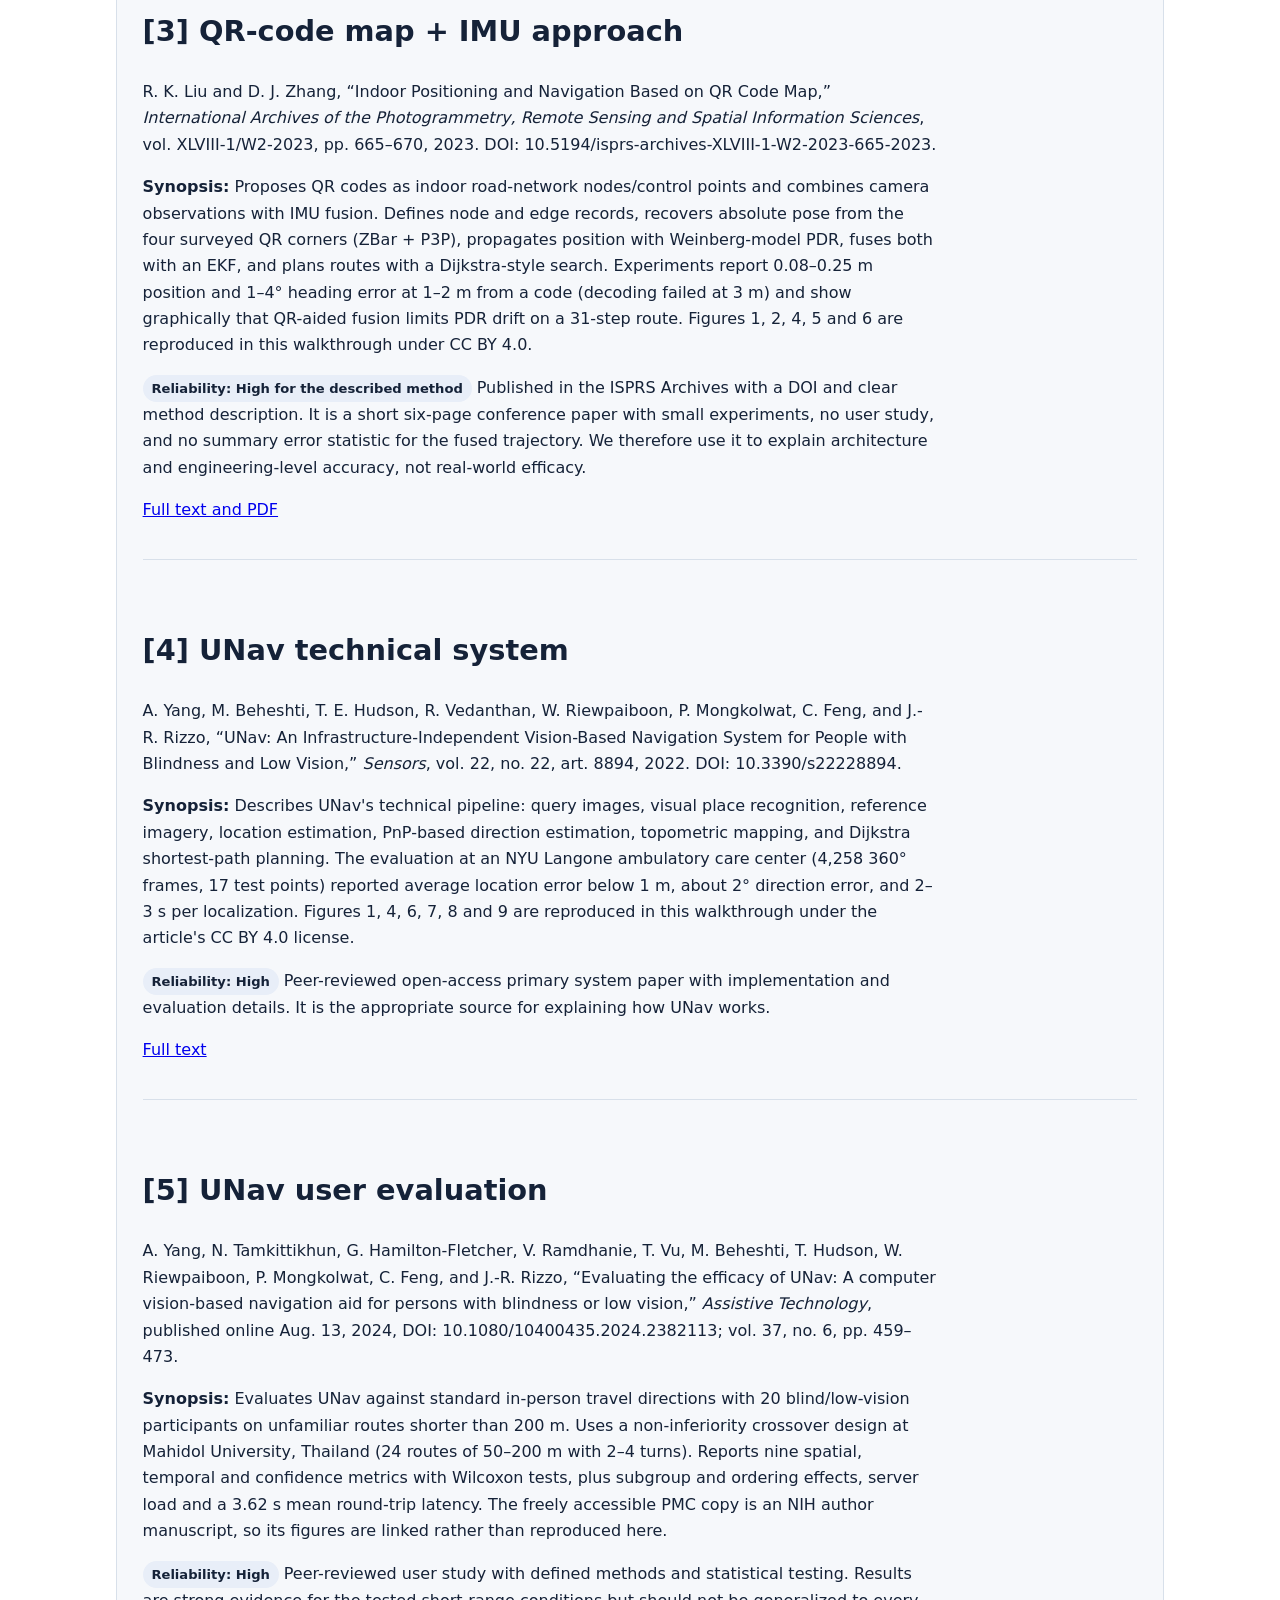
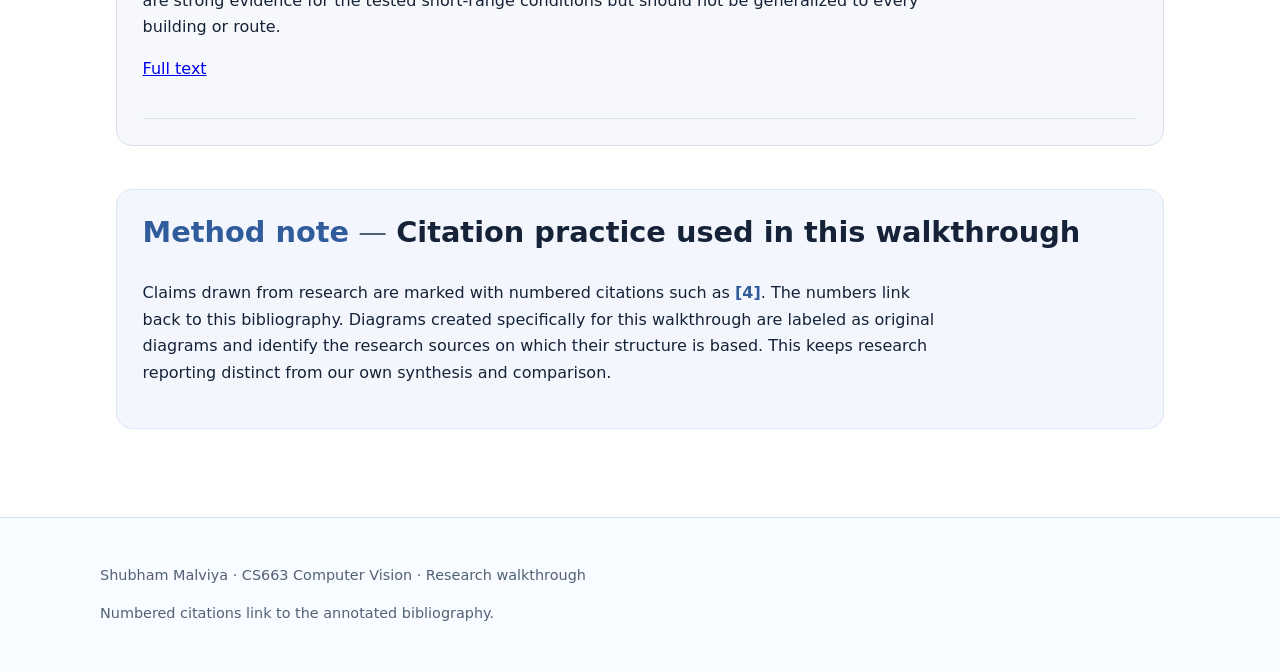
==== commit f939557a: "Trim core reading (hardware table and real-time details into deep dives); add tutorial-project subti" ====
--- a/bibliography.html
+++ b/bibliography.html
@@ -1,4 +1,4 @@
-<!doctype html><html lang="en"><head><meta charset="utf-8"><meta name="viewport" content="width=device-width,initial-scale=1"><title>Annotated Bibliography | Indoor Navigation Using Vision · Research Walkthrough</title><link rel="stylesheet" href="css/style.css?v=9"><script src="js/theme.js?v=9"></script><script src="js/audio.js?v=9" defer></script></head><body><header><div class="brand"><a class="brand-title" href="index.html">Indoor Navigation Using Vision</a><span class="brand-sub">A research walkthrough &nbsp;·&nbsp; CS663 Computer Vision</span></div><nav aria-label="Main navigation"><a href="index.html">Introduction</a><a href="sensors.html">Sensors</a><a href="navigation.html">Localization & Navigation</a><a href="results.html">Successes & Failures</a><a href="challenges.html">Challenges</a><a href="future.html">Future + Quiz</a><a href="bibliography.html" aria-current="page">Bibliography</a></nav></header><main><section class="hero"><p class="kicker">07 · References</p><h1>Annotated Bibliography</h1></section><details class="audio-box"><summary><span>Page summary</span><span class="audio-mini"><button class="audio-toggle" type="button" aria-label="Play narration">▶</button><span class="audio-time" aria-live="off">0:00</span></span></summary><audio controls preload="metadata"><source src="audio/bibliography.mp3" type="audio/mpeg">Your browser does not support embedded audio.</audio></details>
+<!doctype html><html lang="en"><head><meta charset="utf-8"><meta name="viewport" content="width=device-width,initial-scale=1"><title>Annotated Bibliography | Indoor Navigation Using Vision · Research Walkthrough</title><link rel="stylesheet" href="css/style.css?v=10"><script src="js/theme.js?v=10"></script><script src="js/audio.js?v=10" defer></script></head><body><header><div class="brand"><a class="brand-title" href="index.html">Indoor Navigation Using Vision</a><span class="brand-sub">A research walkthrough &nbsp;·&nbsp; CS663 Computer Vision tutorial project</span></div><nav aria-label="Main navigation"><a href="index.html">Introduction</a><a href="sensors.html">Sensors</a><a href="navigation.html">Localization & Navigation</a><a href="results.html">Successes & Failures</a><a href="challenges.html">Challenges</a><a href="future.html">Future + Quiz</a><a href="bibliography.html" aria-current="page">Bibliography</a></nav></header><main><section class="hero"><p class="kicker">07 · References</p><h1>Annotated Bibliography</h1></section><details class="audio-box"><summary><span>Page summary</span><span class="audio-mini"><button class="audio-toggle" type="button" aria-label="Play narration">▶</button><span class="audio-time" aria-live="off">0:00</span></span></summary><audio controls preload="metadata"><source src="audio/bibliography.mp3" type="audio/mpeg">Your browser does not support embedded audio.</audio></details>
 <p class="lead">References are numbered in order of first appearance in the walkthrough. Each entry includes a short annotation and a reliability assessment, as required by the project rubric.</p>
 <section class="group group-neutral"><div class="ref" id="ref1"><h2>[1] Vision-based indoor navigation review</h2><p>D. Khan, Z. Cheng, H. Uchiyama, S. Ali, M. Asshad, and K. Kiyokawa, “Recent advances in vision-based indoor navigation: A systematic literature review,” <em>Computers &amp; Graphics</em>, vol. 104, pp. 24–45, 2022. DOI: 10.1016/j.cag.2022.03.005.</p><p><strong>Synopsis:</strong> Systematic review of vision-based indoor-navigation research. It organizes methods, evaluation measures, challenges, and future directions and provides the conceptual background for localization, tracking, planning, and visual-navigation limitations used in this walkthrough.</p><p><span class="rating">Reliability: High</span> Peer-reviewed systematic literature review in an established journal; useful for broad synthesis, though individual implementation claims should still be checked against primary studies.</p><p><a href="https://www.sciencedirect.com/science/article/pii/S0097849322000371">Publisher page</a></p></div>
 <div class="ref" id="ref2"><h2>[2] User needs and indoor-navigation technologies</h2><p>D. Plikynas, A. Žvironas, A. Budrionis, and M. Gudauskis, “Indoor Navigation Systems for Visually Impaired Persons: Mapping the Features of Existing Technologies to User Needs,” <em>Sensors</em>, vol. 20, no. 3, art. 636, 2020. DOI: 10.3390/s20030636.</p><p><strong>Synopsis:</strong> Reviews indoor navigation technologies for visually impaired users and relates technical features to user needs. It distinguishes camera-based, non-camera-based, and hybrid approaches and discusses sensing, feedback, hardware, and deployment considerations.</p><p><span class="rating">Reliability: High</span> Peer-reviewed open-access review with a documented literature search and a survey component involving blind experts. It is older than the two focal recent papers, so it is used mainly for background and taxonomy.</p><p><a href="https://pmc.ncbi.nlm.nih.gov/articles/PMC7038337/">Full text</a></p></div>
